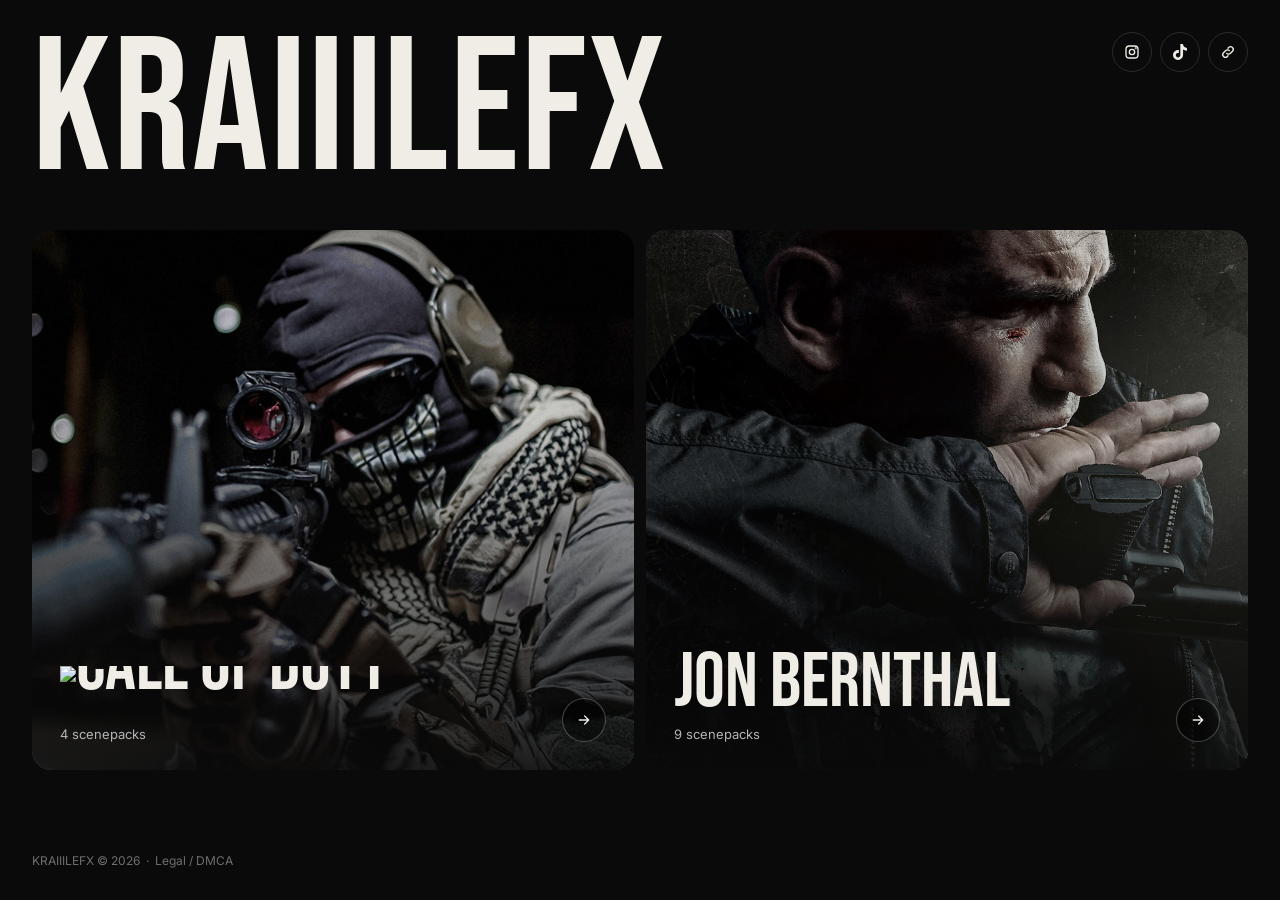
==== index.html @ 1fe36363 "Update index.html" ====
<!DOCTYPE html>
<html lang="en">
<head>
<meta charset="utf-8">
<meta name="viewport" content="width=device-width, initial-scale=1, viewport-fit=cover">
<title>KRAIIILEFX Scenepacks</title>
<meta name="description" content="Game, series and film scenepacks by KRAIIILEFX.">
<meta name="theme-color" content="#0a0a0a">
<link rel="icon" type="image/svg+xml" href="data:image/svg+xml,%3Csvg xmlns='http://www.w3.org/2000/svg' viewBox='0 0 64 64'%3E%3Crect width='64' height='64' rx='12' fill='%230a0a0a'/%3E%3Cpath d='M22 14V50M22 33L44 14M22 33L44 50' stroke='%23f0ede6' stroke-width='8' stroke-linecap='square' fill='none'/%3E%3C/svg%3E">
<link rel="preconnect" href="https://fonts.googleapis.com">
<link rel="preconnect" href="https://fonts.gstatic.com" crossorigin>
<link href="https://fonts.googleapis.com/css2?family=Bebas+Neue&family=Inter:wght@400;500&display=swap" rel="stylesheet">
<script data-goatcounter="https://kraiiilefx.goatcounter.com/count" async src="//gc.zgo.at/count.js"></script>
<style>
  :root {
    --bg: #0a0a0a;
    --text: #f0ede6;
    --muted: #b5b5b5;
    --gap: 12px;
    --pad: clamp(16px, 3vw, 32px);
    --ease: cubic-bezier(.2, .8, .2, 1);
  }
  * { box-sizing: border-box; margin: 0; padding: 0; }
  html { -webkit-text-size-adjust: 100%; }
  body {
    background: var(--bg);
    color: var(--text);
    font-family: "Inter", system-ui, sans-serif;
    min-height: 100vh;
    min-height: 100dvh;
    padding: var(--pad);
    padding-bottom: calc(var(--pad) + env(safe-area-inset-bottom));
    overflow-x: hidden;
    display: flex;
    flex-direction: column;
  }

  /* ---------- Header ---------- */
  header {
    display: flex;
    justify-content: space-between;
    align-items: flex-start;
    gap: 16px;
    flex-wrap: wrap;
    margin-bottom: clamp(20px, 3vw, 36px);
  }
  h1 {
    font-family: "Bebas Neue", Impact, sans-serif;
    font-weight: 400;
    line-height: .85;
    letter-spacing: .01em;
    font-size: clamp(56px, 15vw, 190px);
    display: flex;
    flex-wrap: wrap;
  }
  h1 span {
    display: inline-block;
    opacity: 0;
    transform: translateY(40%) rotate(4deg);
    animation: letterIn .8s var(--ease) forwards;
    animation-delay: calc(var(--i) * 60ms);
  }
  @keyframes letterIn { to { opacity: 1; transform: none; } }

  .socials { display: flex; gap: 8px; }
  .socials a {
    width: 40px; height: 40px;
    border: 1px solid #2a2a2a;
    border-radius: 50%;
    display: grid; place-items: center;
    color: var(--text);
    text-decoration: none;
    opacity: 0;
    transform: scale(.6);
    animation: pop .5s var(--ease) forwards;
    animation-delay: calc(.6s + var(--i) * 90ms);
    transition: background .25s, transform .25s var(--ease), border-color .25s;
  }
  .socials a:hover { background: #1f1f1f; border-color: #555; transform: translateY(-3px) scale(1.08); }
  .socials svg { width: 16px; height: 16px; fill: none; stroke: currentColor; stroke-width: 2; stroke-linecap: round; stroke-linejoin: round; }
  .socials svg.fill { fill: currentColor; stroke: none; }
  @keyframes pop { to { opacity: 1; transform: scale(1); } }

  /* ---------- Kartlar ---------- */
  .grid {
    display: grid;
    grid-template-columns: repeat(2, 1fr);
    gap: var(--gap);
  }
  .card {
    position: relative;
    isolation: isolate;
    display: flex;
    align-items: flex-end;
    justify-content: space-between;
    min-height: clamp(220px, 48vw, 540px);
    padding: clamp(16px, 2.5vw, 28px);
    border-radius: 20px;
    background: #111;
    color: var(--text);
    text-decoration: none;
    overflow: hidden;
    cursor: pointer;
    opacity: 0;
    transform: translateY(40px);
    animation: cardIn .9s var(--ease) forwards;
    animation-delay: calc(.5s + var(--i) * 150ms);
    transition: transform .4s var(--ease), box-shadow .4s;
    -webkit-tap-highlight-color: transparent;
  }
  @keyframes cardIn { to { opacity: 1; transform: none; } }

  /* Fotoğraf arka plan */
  .card .bg {
    position: absolute;
    inset: 0;
    width: 100%;
    height: 100%;
    object-fit: cover;
    object-position: center;   /* yüz kesiliyorsa: "center top" ya da "60% 30%" yap */
    z-index: -3;
    filter: brightness(.8);
    transform: scale(1.02);
    transition: transform 1.2s var(--ease), filter .4s;
    pointer-events: none;
  }
  .card .shade {
    position: absolute;
    inset: 0;
    z-index: -2;
    background: linear-gradient(180deg, rgba(10,10,10,0) 35%, rgba(10,10,10,.88) 100%);
    pointer-events: none;
  }
  .card:hover .bg { transform: scale(1.07); filter: brightness(.95); }

  /* Fareyi takip eden ışık */
  .card::before {
    content: "";
    position: absolute;
    inset: 0;
    z-index: -1;
    background: radial-gradient(500px circle at var(--mx, 50%) var(--my, 30%), rgba(240,237,230,.12), transparent 60%);
    opacity: 0;
    transition: opacity .4s;
    pointer-events: none;
  }
  /* Geçen parlama */
  .card::after {
    content: "";
    position: absolute;
    top: 0; bottom: 0;
    left: -60%;
    width: 40%;
    z-index: -1;
    background: linear-gradient(100deg, transparent, rgba(255,255,255,.08), transparent);
    transform: skewX(-15deg);
    transition: left .8s var(--ease);
    pointer-events: none;
  }
  .card:hover { transform: translateY(-6px); box-shadow: 0 20px 50px rgba(0,0,0,.6); }
  .card:hover::before { opacity: 1; }
  .card:hover::after { left: 120%; }

  .card h2 {
    font-family: "Bebas Neue", Impact, sans-serif;
    font-weight: 400;
    font-size: clamp(36px, 6vw, 80px);
    line-height: .95;
    transition: transform .4s var(--ease), letter-spacing .4s var(--ease);
  }
  .card:hover h2 { transform: translateX(8px); letter-spacing: .02em; }
  .card h2.logo-title { line-height: 0; }
  .card h2.logo-title img {
    display: block;
    height: clamp(26px, 4.2vw, 56px);
    width: auto;
    max-width: 100%;
  }
  .card p { color: var(--muted); font-size: 13px; margin-top: 6px; transition: transform .4s var(--ease); }
  .card:hover p { transform: translateX(8px); }

  .arrow {
    flex: none;
    width: 44px; height: 44px;
    border: 1px solid rgba(255,255,255,.25);
    border-radius: 50%;
    display: grid; place-items: center;
    background: rgba(0,0,0,.45);
    overflow: hidden;
    transition: background .3s, color .3s, border-color .3s, transform .4s var(--ease);
  }
  .arrow svg { width: 16px; height: 16px; fill: none; stroke: currentColor; stroke-width: 2; stroke-linecap: round; stroke-linejoin: round; }
  .card:hover .arrow { background: var(--text); color: #0a0a0a; border-color: var(--text); transform: scale(1.1) rotate(-45deg); }

  /* ---------- Alt satır ---------- */
  footer { margin-top: auto; padding-top: 28px; font-size: 12px; color: #6f6f6f; }
  footer a { color: inherit; text-decoration: none; transition: color .25s; }
  footer a:hover { color: #fff; }

  /* ---------- Mobil ---------- */
  @media (max-width: 640px) {
    .grid { grid-template-columns: 1fr; }
    .card { min-height: 240px; border-radius: 16px; }
  }
  @media (hover: none) {
    .card:hover { transform: none; box-shadow: none; }
    .card:hover .bg { transform: scale(1.02); filter: brightness(.8); }
    .card:active { transform: scale(.98); }
    .card:active .arrow { background: var(--text); color: #0a0a0a; }
  }

  @media (prefers-reduced-motion: reduce) {
    *, *::before, *::after { animation: none !important; transition: none !important; }
    h1 span, .socials a, .card { opacity: 1; transform: none; }
  }
</style>
</head>
<body>

<header>
  <h1 aria-label="KRAIIILEFX">
    <span style="--i:0">K</span><span style="--i:1">R</span><span style="--i:2">A</span><span style="--i:3">I</span><span style="--i:4">I</span><span style="--i:5">I</span><span style="--i:6">L</span><span style="--i:7">E</span><span style="--i:8">F</span><span style="--i:9">X</span>
  </h1>
  <nav class="socials" aria-label="Socials">
    <a href="https://www.instagram.com/kraiiilefx/" target="_blank" rel="noopener noreferrer" aria-label="Instagram" style="--i:0">
      <svg viewBox="0 0 24 24"><rect x="3" y="3" width="18" height="18" rx="5"/><circle cx="12" cy="12" r="4"/><circle cx="17.5" cy="6.5" r=".5"/></svg>
    </a>
    <a href="https://www.tiktok.com/@kraiiilefx?lang=tr-TR" target="_blank" rel="noopener noreferrer" aria-label="TikTok" style="--i:1">
      <svg class="fill" viewBox="0 0 24 24"><path d="M12.525.02c1.31-.02 2.61-.01 3.91-.02.08 1.53.63 3.09 1.75 4.17 1.12 1.11 2.7 1.62 4.24 1.79v4.03c-1.44-.05-2.89-.35-4.2-.97-.57-.26-1.1-.59-1.62-.93-.01 2.92.01 5.84-.02 8.75-.08 1.4-.54 2.79-1.35 3.94-1.31 1.92-3.58 3.17-5.91 3.21-1.43.08-2.86-.31-4.08-1.03-2.02-1.19-3.44-3.37-3.65-5.71-.02-.5-.03-1-.01-1.49.18-1.9 1.12-3.72 2.58-4.96 1.66-1.44 3.98-2.13 6.15-1.72.02 1.48-.04 2.96-.04 4.44-.99-.32-2.15-.23-3.02.37-.63.41-1.11 1.04-1.36 1.75-.21.51-.15 1.07-.14 1.61.24 1.64 1.82 3.02 3.5 2.87 1.12-.01 2.19-.66 2.77-1.61.19-.33.4-.67.41-1.06.1-1.79.06-3.57.07-5.36.01-4.03-.01-8.05.02-12.07z"/></svg>
    </a>
    <a href="https://guns.lol/kraiiilefx" target="_blank" rel="noopener noreferrer" aria-label="guns.lol" style="--i:2">
      <svg viewBox="0 0 24 24"><path d="M10 14a4 4 0 0 0 5.7 0l3-3a4 4 0 0 0-5.7-5.7l-1 1"/><path d="M14 10a4 4 0 0 0-5.7 0l-3 3a4 4 0 0 0 5.7 5.7l1-1"/></svg>
    </a>
  </nav>
</header>

<main class="grid">
  <a class="card" href="scenepacks.html#/Call%20of%20Duty" data-folder="Call of Duty" style="--i:0">
    <img class="bg" src="assets/covers/call-of-duty.jpg" alt="" decoding="async">
    <span class="shade"></span>
    <div>
      <h2 class="logo-title"><img src="assets/call-of-duty-logo.png" alt="Call of Duty"></h2>
      <p class="count">3 scenepacks</p>
    </div>
    <span class="arrow"><svg viewBox="0 0 24 24"><path d="M5 12h14M13 6l6 6-6 6"/></svg></span>
  </a>

  <a class="card" href="scenepacks.html#/Jon%20Bernthal" data-folder="Jon Bernthal" style="--i:1">
    <img class="bg" src="assets/covers/jon-bernthal.jpg" alt="" decoding="async">
    <span class="shade"></span>
    <div>
      <h2>Jon Bernthal</h2>
      <p class="count">9 scenepacks</p>
    </div>
    <span class="arrow"><svg viewBox="0 0 24 24"><path d="M5 12h14M13 6l6 6-6 6"/></svg></span>
  </a>
</main>

<footer>
  KRAIIILEFX &copy; <span id="year">2026</span> &nbsp;&middot;&nbsp; <a href="legal.html">Legal / DMCA</a>
</footer>

<script>
  // Fareyi takip eden ışık
  document.querySelectorAll('.card').forEach(function (card) {
    card.addEventListener('pointermove', function (e) {
      var r = card.getBoundingClientRect();
      card.style.setProperty('--mx', (e.clientX - r.left) + 'px');
      card.style.setProperty('--my', (e.clientY - r.top) + 'px');
    });
  });

  // Yıl
  document.getElementById('year').textContent = new Date().getFullYear();

  // Scenepack sayılarını data/scenepacks.json'dan otomatik güncelle
  fetch('data/scenepacks.json?v=' + Date.now())
    .then(function (r) { return r.json(); })
    .then(function (data) {
      document.querySelectorAll('[data-folder]').forEach(function (card) {
        var n = data.filter(function (p) { return p.folder === card.dataset.folder; }).length;
        if (n) card.querySelector('.count').textContent = n + ' scenepack' + (n === 1 ? '' : 's');
      });
    })
    .catch(function () {});
</script>

</body>
</html>
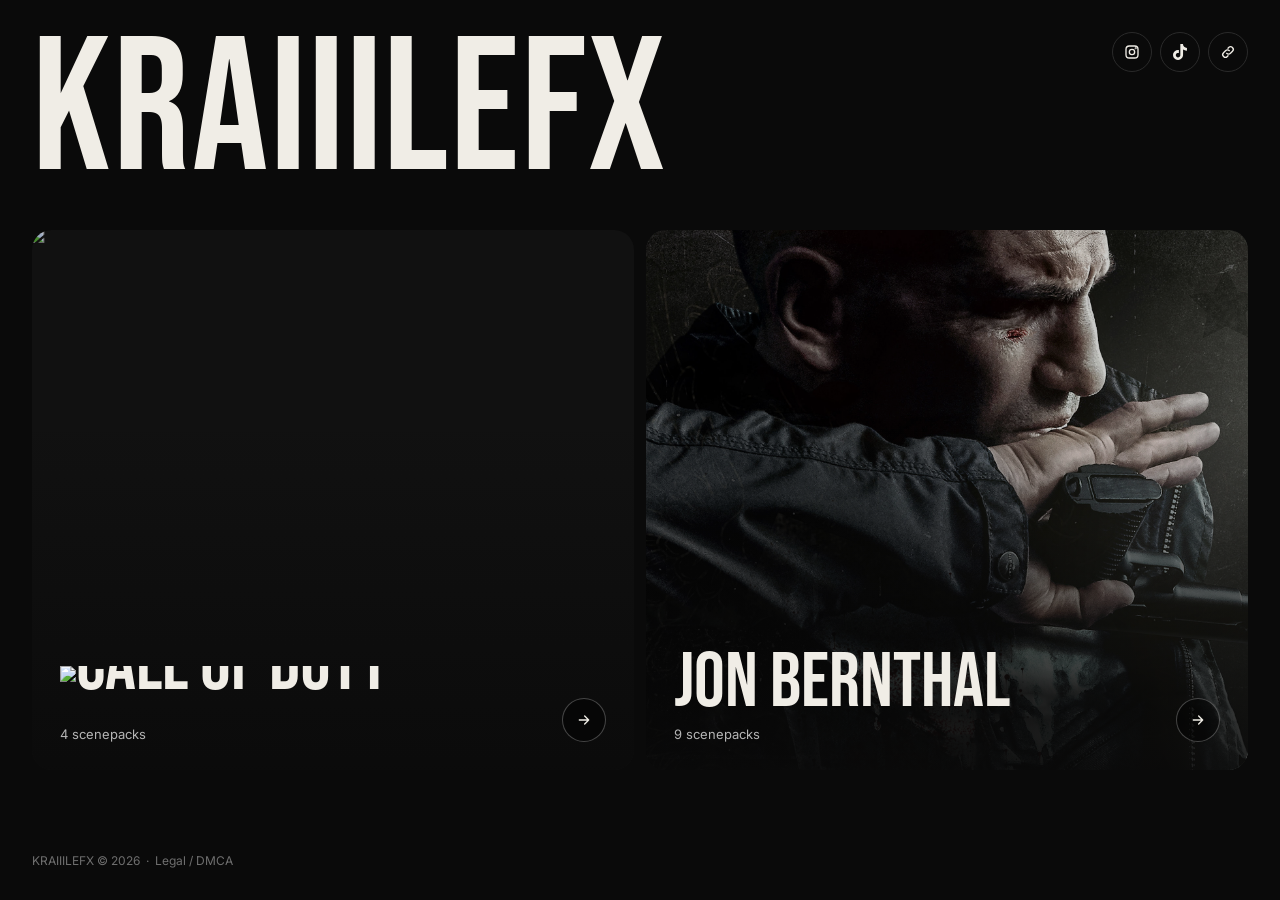
==== commit 8eac2cec: "Update index.html" ====
--- a/index.html
+++ b/index.html
@@ -236,7 +236,7 @@
 
 <main class="grid">
   <a class="card" href="scenepacks.html#/Call%20of%20Duty" data-folder="Call of Duty" style="--i:0">
-    <img class="bg" src="assets/covers/call-of-duty.jpg" alt="" decoding="async">
+    <img class="bg" src="assets/covers/call-of-duty.png" alt="" decoding="async">
     <span class="shade"></span>
     <div>
       <h2 class="logo-title"><img src="assets/call-of-duty-logo.png" alt="Call of Duty"></h2>
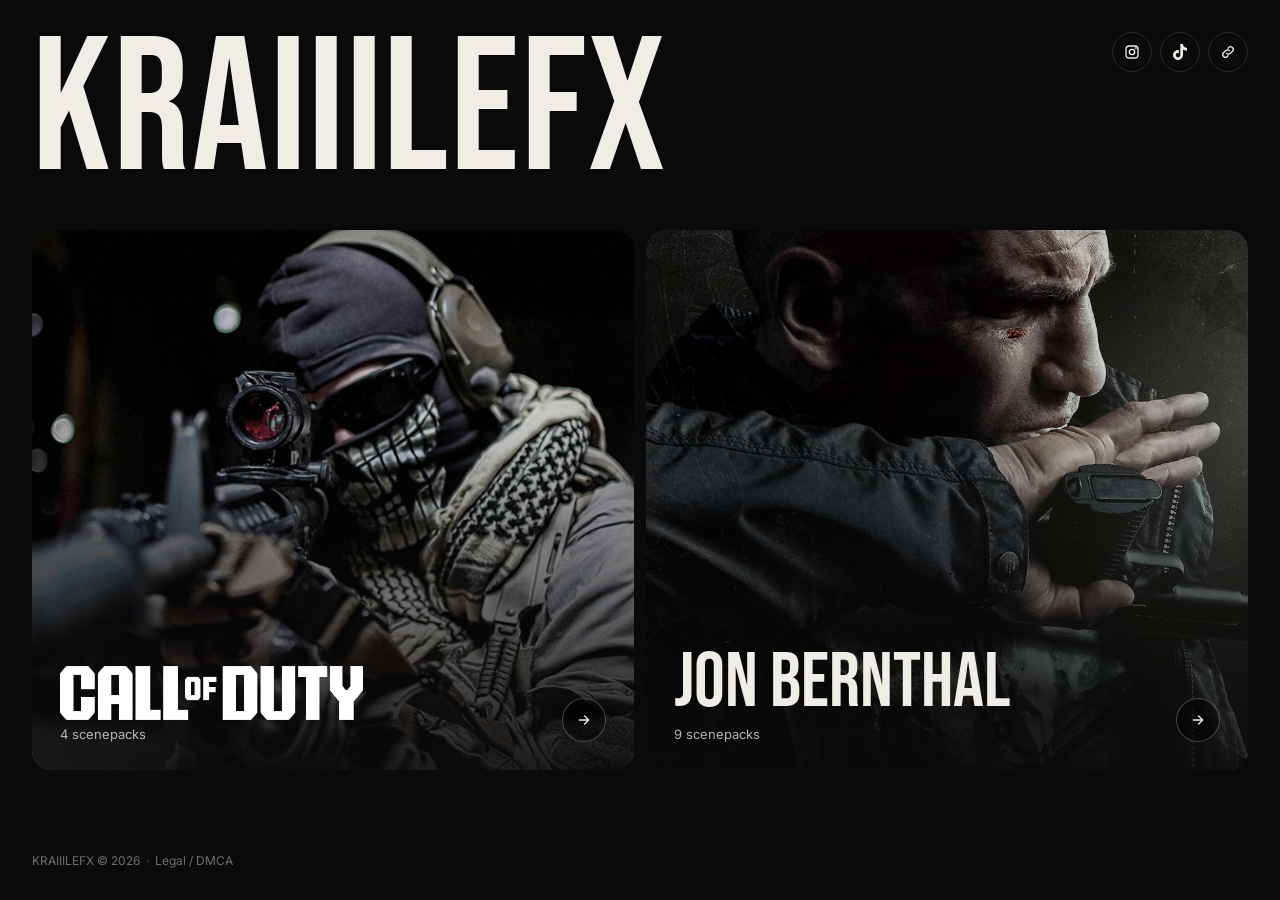
==== commit a11c1edd: "Update index.html" ====
--- a/index.html
+++ b/index.html
@@ -236,10 +236,10 @@
 
 <main class="grid">
   <a class="card" href="scenepacks.html#/Call%20of%20Duty" data-folder="Call of Duty" style="--i:0">
-    <img class="bg" src="assets/covers/call-of-duty.png" alt="" decoding="async">
+    <img class="bg" src="assets/covers/call-of-duty.jpg" alt="" decoding="async">
     <span class="shade"></span>
     <div>
-      <h2 class="logo-title"><img src="assets/call-of-duty-logo.png" alt="Call of Duty"></h2>
+      <h2 class="logo-title"><img src="assets/call-of-duty.png" alt="Call of Duty"></h2>
       <p class="count">3 scenepacks</p>
     </div>
     <span class="arrow"><svg viewBox="0 0 24 24"><path d="M5 12h14M13 6l6 6-6 6"/></svg></span>
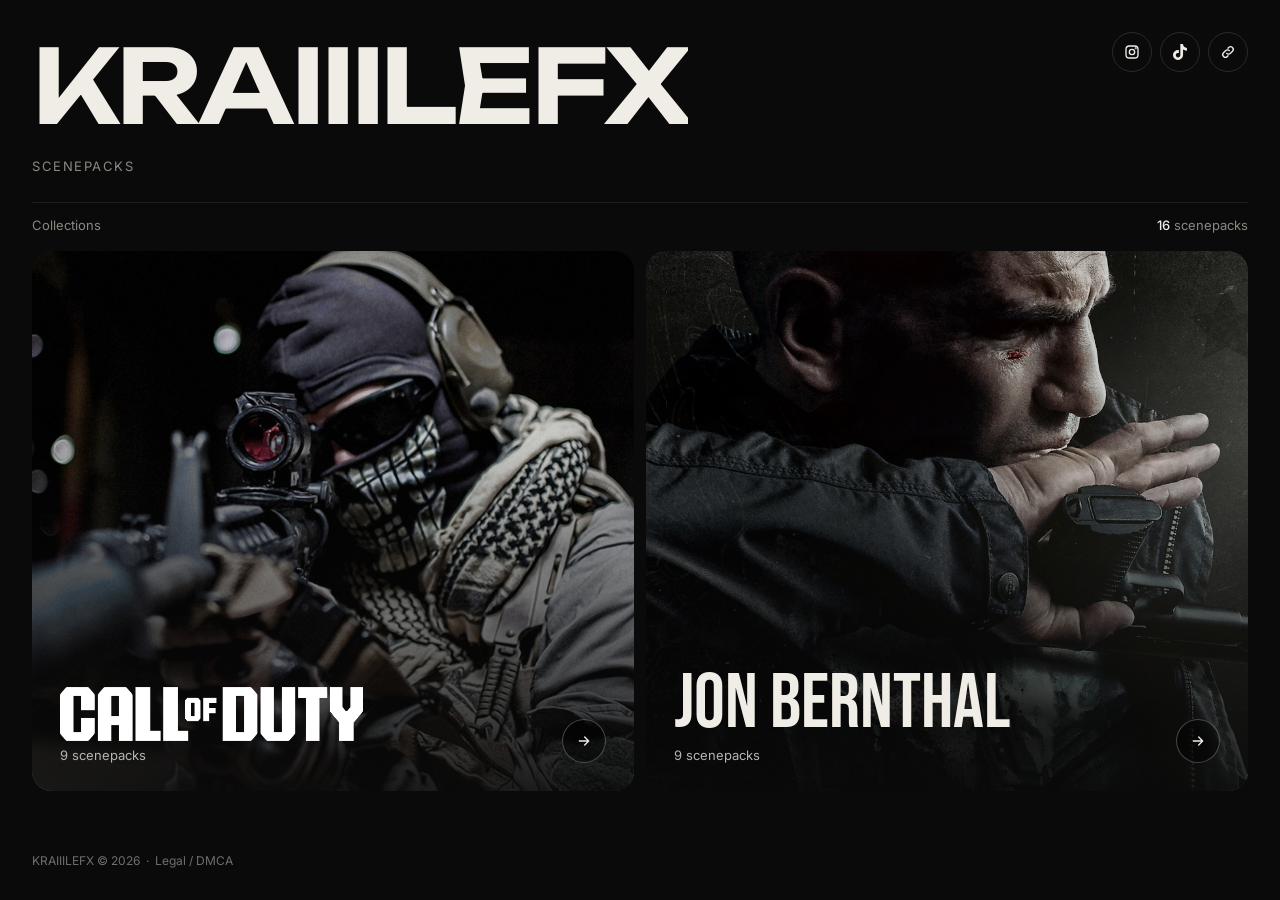
==== commit 1936c55e: "Update index.html" ====
--- a/index.html
+++ b/index.html
@@ -9,7 +9,7 @@
 <link rel="icon" type="image/svg+xml" href="data:image/svg+xml,%3Csvg xmlns='http://www.w3.org/2000/svg' viewBox='0 0 64 64'%3E%3Crect width='64' height='64' rx='12' fill='%230a0a0a'/%3E%3Cpath d='M22 14V50M22 33L44 14M22 33L44 50' stroke='%23f0ede6' stroke-width='8' stroke-linecap='square' fill='none'/%3E%3C/svg%3E">
 <link rel="preconnect" href="https://fonts.googleapis.com">
 <link rel="preconnect" href="https://fonts.gstatic.com" crossorigin>
-<link href="https://fonts.googleapis.com/css2?family=Bebas+Neue&family=Inter:wght@400;500&display=swap" rel="stylesheet">
+<link href="https://fonts.googleapis.com/css2?family=Bebas+Neue&family=Unbounded:wght@600&family=Inter:wght@400;500&display=swap" rel="stylesheet">
 <script data-goatcounter="https://kraiiilefx.goatcounter.com/count" async src="//gc.zgo.at/count.js"></script>
 <style>
   :root {
@@ -42,25 +42,38 @@
     align-items: flex-start;
     gap: 16px;
     flex-wrap: wrap;
-    margin-bottom: clamp(20px, 3vw, 36px);
-  }
+    margin-bottom: clamp(16px, 2.5vw, 28px);
+  }
+  .brand { min-width: 0; }
   h1 {
-    font-family: "Bebas Neue", Impact, sans-serif;
-    font-weight: 400;
-    line-height: .85;
-    letter-spacing: .01em;
-    font-size: clamp(56px, 15vw, 190px);
+    font-family: "Unbounded", "Bebas Neue", sans-serif;
+    font-weight: 600;
+    line-height: 1.05;
+    letter-spacing: -.04em;
+    font-size: clamp(30px, 8vw, 118px);
     display: flex;
     flex-wrap: wrap;
+    overflow: hidden;           /* harfler maskenin ardından yukarı kayar */
+    padding-bottom: .06em;
   }
   h1 span {
     display: inline-block;
-    opacity: 0;
-    transform: translateY(40%) rotate(4deg);
-    animation: letterIn .8s var(--ease) forwards;
-    animation-delay: calc(var(--i) * 60ms);
-  }
-  @keyframes letterIn { to { opacity: 1; transform: none; } }
+    animation: letterIn 1s var(--ease) backwards, wave 6s ease-in-out infinite;
+    animation-delay: calc(var(--i) * 60ms + 100ms), calc(var(--i) * 120ms + 2400ms);
+  }
+  @keyframes letterIn { from { transform: translateY(110%); } }
+  @keyframes wave { 0%, 50%, 100% { opacity: 1; } 25% { opacity: .28; } }
+
+  .tag {
+    margin-top: 12px;
+    color: #8b8882;
+    font-size: 13px;
+    letter-spacing: .12em;
+    text-transform: uppercase;
+    animation: fade .9s var(--ease) backwards;
+    animation-delay: .9s;
+  }
+  @keyframes fade { from { opacity: 0; transform: translateY(10px); } }
 
   .socials { display: flex; gap: 8px; }
   .socials a {
@@ -81,6 +94,18 @@
   .socials svg.fill { fill: currentColor; stroke: none; }
   @keyframes pop { to { opacity: 1; transform: scale(1); } }
 
+  .meta {
+    display: flex;
+    justify-content: space-between;
+    border-top: 1px solid #1e1e1e;
+    padding: 14px 0 18px;
+    color: #8b8882;
+    font-size: 13px;
+    animation: fade .9s var(--ease) backwards;
+    animation-delay: 1s;
+  }
+  .meta b { font-weight: 500; color: var(--text); }
+
   /* ---------- Kartlar ---------- */
   .grid {
     display: grid;
@@ -101,14 +126,12 @@
     text-decoration: none;
     overflow: hidden;
     cursor: pointer;
-    opacity: 0;
-    transform: translateY(40px);
-    animation: cardIn .9s var(--ease) forwards;
-    animation-delay: calc(.5s + var(--i) * 150ms);
+    animation: cardIn 1s var(--ease) backwards;
+    animation-delay: calc(1s + var(--i) * 180ms);
     transition: transform .4s var(--ease), box-shadow .4s;
     -webkit-tap-highlight-color: transparent;
   }
-  @keyframes cardIn { to { opacity: 1; transform: none; } }
+  @keyframes cardIn { from { opacity: 0; transform: translateY(48px) scale(.97); } }
 
   /* Fotoğraf arka plan */
   .card .bg {
@@ -179,21 +202,36 @@
   .card p { color: var(--muted); font-size: 13px; margin-top: 6px; transition: transform .4s var(--ease); }
   .card:hover p { transform: translateX(8px); }
 
+  /* ---------- Animasyonlu ok ---------- */
   .arrow {
+    position: relative;
     flex: none;
     width: 44px; height: 44px;
     border: 1px solid rgba(255,255,255,.25);
     border-radius: 50%;
-    display: grid; place-items: center;
     background: rgba(0,0,0,.45);
     overflow: hidden;
     transition: background .3s, color .3s, border-color .3s, transform .4s var(--ease);
   }
-  .arrow svg { width: 16px; height: 16px; fill: none; stroke: currentColor; stroke-width: 2; stroke-linecap: round; stroke-linejoin: round; }
-  .card:hover .arrow { background: var(--text); color: #0a0a0a; border-color: var(--text); transform: scale(1.1) rotate(-45deg); }
+  .arrow svg {
+    position: absolute; top: 50%; left: 50%;
+    width: 16px; height: 16px; margin: -8px 0 0 -8px;
+    fill: none; stroke: currentColor; stroke-width: 2; stroke-linecap: round; stroke-linejoin: round;
+  }
+  .arrow .a1 { animation: nudge 1.8s ease-in-out infinite; }   /* normalde hafifçe nefes alır */
+  .arrow .a2 { transform: translateX(-32px); }
+  @keyframes nudge { 0%, 100% { transform: none; } 50% { transform: translateX(3px); } }
+  @keyframes outR  { from { transform: none; } to { transform: translateX(32px); } }
+  @keyframes inR   { from { transform: translateX(-32px); } to { transform: none; } }
+  .card:hover .arrow { transform: scale(1.1); }
+  .card:hover .arrow .a1 { animation: outR 1s cubic-bezier(.65,0,.35,1) infinite; }
+  .card:hover .arrow .a2 { animation: inR 1s cubic-bezier(.65,0,.35,1) infinite; }
+  /* Call of Duty: sarı — Jon Bernthal: beyaz */
+  .card.cod:hover .arrow { background: #ffd400; border-color: #ffd400; color: #0a0a0a; }
+  .card.jon:hover .arrow { background: #fff; border-color: #fff; color: #0a0a0a; }
 
   /* ---------- Alt satır ---------- */
-  footer { margin-top: auto; padding-top: 28px; font-size: 12px; color: #6f6f6f; }
+  footer { margin-top: auto; padding-top: 28px; font-size: 12px; color: #6f6f6f; animation: fade 1s var(--ease) backwards; animation-delay: 1.6s; }
   footer a { color: inherit; text-decoration: none; transition: color .25s; }
   footer a:hover { color: #fff; }
 
@@ -206,21 +244,25 @@
     .card:hover { transform: none; box-shadow: none; }
     .card:hover .bg { transform: scale(1.02); filter: brightness(.8); }
     .card:active { transform: scale(.98); }
-    .card:active .arrow { background: var(--text); color: #0a0a0a; }
+    .card.cod:active .arrow { background: #ffd400; border-color: #ffd400; color: #0a0a0a; }
+    .card.jon:active .arrow { background: #fff; border-color: #fff; color: #0a0a0a; }
   }
 
   @media (prefers-reduced-motion: reduce) {
     *, *::before, *::after { animation: none !important; transition: none !important; }
-    h1 span, .socials a, .card { opacity: 1; transform: none; }
+    .socials a { opacity: 1; transform: none; }
   }
 </style>
 </head>
 <body>
 
 <header>
-  <h1 aria-label="KRAIIILEFX">
-    <span style="--i:0">K</span><span style="--i:1">R</span><span style="--i:2">A</span><span style="--i:3">I</span><span style="--i:4">I</span><span style="--i:5">I</span><span style="--i:6">L</span><span style="--i:7">E</span><span style="--i:8">F</span><span style="--i:9">X</span>
-  </h1>
+  <div class="brand">
+    <h1 aria-label="KRAIIILEFX">
+      <span style="--i:0">K</span><span style="--i:1">R</span><span style="--i:2">A</span><span style="--i:3">I</span><span style="--i:4">I</span><span style="--i:5">I</span><span style="--i:6">L</span><span style="--i:7">E</span><span style="--i:8">F</span><span style="--i:9">X</span>
+    </h1>
+    <div class="tag">Scenepacks</div>
+  </div>
   <nav class="socials" aria-label="Socials">
     <a href="https://www.instagram.com/kraiiilefx/" target="_blank" rel="noopener noreferrer" aria-label="Instagram" style="--i:0">
       <svg viewBox="0 0 24 24"><rect x="3" y="3" width="18" height="18" rx="5"/><circle cx="12" cy="12" r="4"/><circle cx="17.5" cy="6.5" r=".5"/></svg>
@@ -234,25 +276,33 @@
   </nav>
 </header>
 
+<div class="meta"><span>Collections</span><span><b id="total">0</b> scenepacks</span></div>
+
 <main class="grid">
-  <a class="card" href="scenepacks.html#/Call%20of%20Duty" data-folder="Call of Duty" style="--i:0">
+  <a class="card cod" href="scenepacks.html#/Call%20of%20Duty" data-folder="Call of Duty" style="--i:0">
     <img class="bg" src="assets/covers/call-of-duty.jpg" alt="" decoding="async">
     <span class="shade"></span>
     <div>
       <h2 class="logo-title"><img src="assets/call-of-duty.png" alt="Call of Duty"></h2>
       <p class="count">3 scenepacks</p>
     </div>
-    <span class="arrow"><svg viewBox="0 0 24 24"><path d="M5 12h14M13 6l6 6-6 6"/></svg></span>
+    <span class="arrow">
+      <svg class="a1" viewBox="0 0 24 24"><path d="M5 12h14M13 6l6 6-6 6"/></svg>
+      <svg class="a2" viewBox="0 0 24 24"><path d="M5 12h14M13 6l6 6-6 6"/></svg>
+    </span>
   </a>
 
-  <a class="card" href="scenepacks.html#/Jon%20Bernthal" data-folder="Jon Bernthal" style="--i:1">
+  <a class="card jon" href="scenepacks.html#/Jon%20Bernthal" data-folder="Jon Bernthal" style="--i:1">
     <img class="bg" src="assets/covers/jon-bernthal.jpg" alt="" decoding="async">
     <span class="shade"></span>
     <div>
       <h2>Jon Bernthal</h2>
       <p class="count">9 scenepacks</p>
     </div>
-    <span class="arrow"><svg viewBox="0 0 24 24"><path d="M5 12h14M13 6l6 6-6 6"/></svg></span>
+    <span class="arrow">
+      <svg class="a1" viewBox="0 0 24 24"><path d="M5 12h14M13 6l6 6-6 6"/></svg>
+      <svg class="a2" viewBox="0 0 24 24"><path d="M5 12h14M13 6l6 6-6 6"/></svg>
+    </span>
   </a>
 </main>
 
@@ -273,6 +323,20 @@
   // Yıl
   document.getElementById('year').textContent = new Date().getFullYear();
 
+  // Toplam sayacı (0'dan sayar)
+  var total = 12;
+  function countUp() {
+    var el = document.getElementById('total');
+    if (matchMedia('(prefers-reduced-motion: reduce)').matches) { el.textContent = total; return; }
+    var st = null;
+    requestAnimationFrame(function f(ts) {
+      st = st || ts;
+      var p = Math.min((ts - st) / 1400, 1);
+      el.textContent = Math.round(total * (1 - Math.pow(1 - p, 3)));
+      if (p < 1) requestAnimationFrame(f);
+    });
+  }
+
   // Scenepack sayılarını data/scenepacks.json'dan otomatik güncelle
   fetch('data/scenepacks.json?v=' + Date.now())
     .then(function (r) { return r.json(); })
@@ -281,8 +345,10 @@
         var n = data.filter(function (p) { return p.folder === card.dataset.folder; }).length;
         if (n) card.querySelector('.count').textContent = n + ' scenepack' + (n === 1 ? '' : 's');
       });
+      if (data.length) total = data.length;
     })
-    .catch(function () {});
+    .catch(function () {})
+    .then(function () { setTimeout(countUp, 1000); });
 </script>
 
 </body>
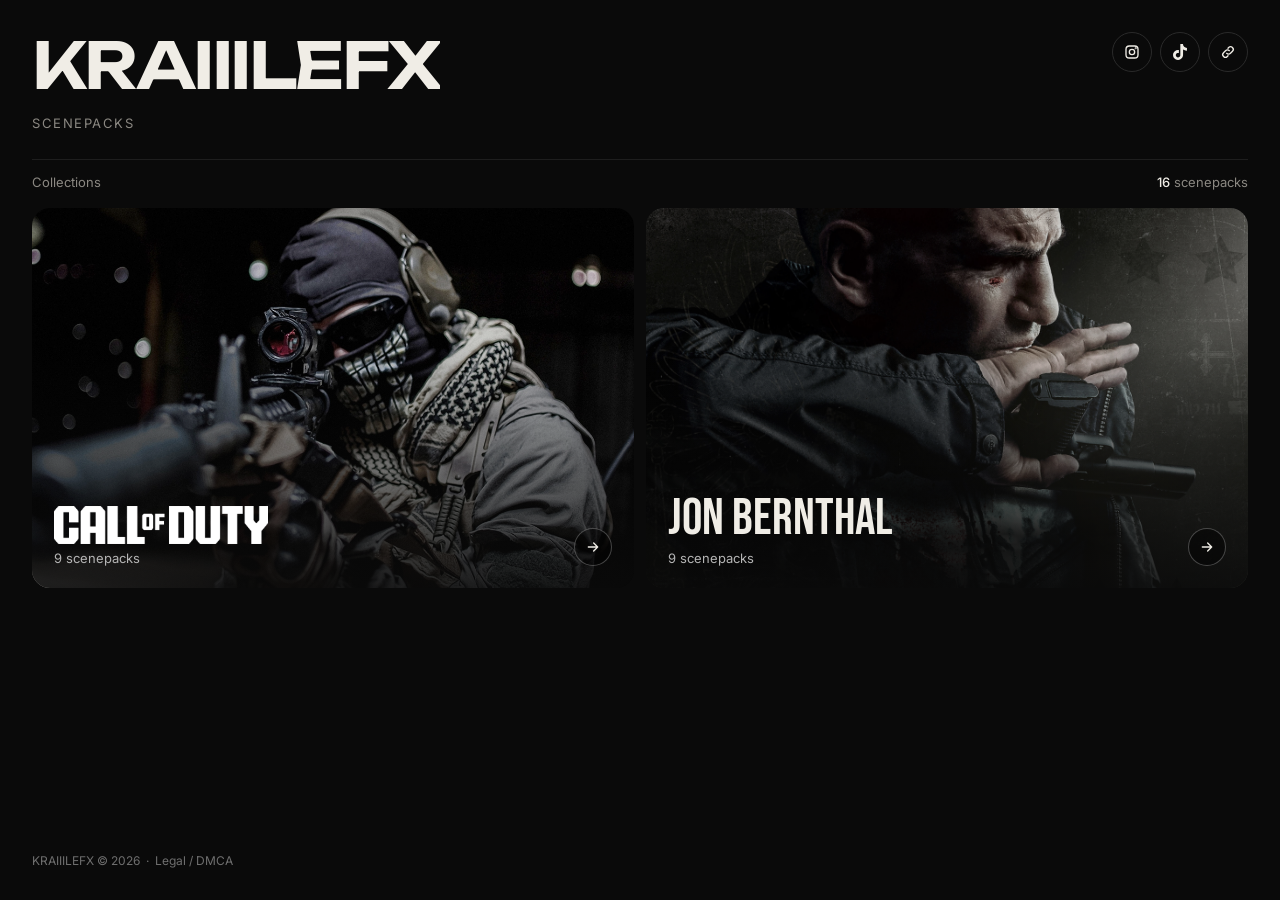
==== commit 24365a2f: "Update index.html" ====
--- a/index.html
+++ b/index.html
@@ -50,7 +50,7 @@
     font-weight: 600;
     line-height: 1.05;
     letter-spacing: -.04em;
-    font-size: clamp(30px, 8vw, 118px);
+    font-size: clamp(24px, 5vw, 72px);
     display: flex;
     flex-wrap: wrap;
     overflow: hidden;           /* harfler maskenin ardından yukarı kayar */
@@ -118,9 +118,9 @@
     display: flex;
     align-items: flex-end;
     justify-content: space-between;
-    min-height: clamp(220px, 48vw, 540px);
-    padding: clamp(16px, 2.5vw, 28px);
-    border-radius: 20px;
+    min-height: clamp(200px, 30vw, 380px);
+    padding: clamp(14px, 2vw, 22px);
+    border-radius: 18px;
     background: #111;
     color: var(--text);
     text-decoration: none;
@@ -187,7 +187,7 @@
   .card h2 {
     font-family: "Bebas Neue", Impact, sans-serif;
     font-weight: 400;
-    font-size: clamp(36px, 6vw, 80px);
+    font-size: clamp(28px, 4vw, 52px);
     line-height: .95;
     transition: transform .4s var(--ease), letter-spacing .4s var(--ease);
   }
@@ -195,7 +195,7 @@
   .card h2.logo-title { line-height: 0; }
   .card h2.logo-title img {
     display: block;
-    height: clamp(26px, 4.2vw, 56px);
+    height: clamp(20px, 3vw, 38px);
     width: auto;
     max-width: 100%;
   }
@@ -206,7 +206,7 @@
   .arrow {
     position: relative;
     flex: none;
-    width: 44px; height: 44px;
+    width: 38px; height: 38px;
     border: 1px solid rgba(255,255,255,.25);
     border-radius: 50%;
     background: rgba(0,0,0,.45);
@@ -238,7 +238,7 @@
   /* ---------- Mobil ---------- */
   @media (max-width: 640px) {
     .grid { grid-template-columns: 1fr; }
-    .card { min-height: 240px; border-radius: 16px; }
+    .card { min-height: 200px; border-radius: 16px; }
   }
   @media (hover: none) {
     .card:hover { transform: none; box-shadow: none; }
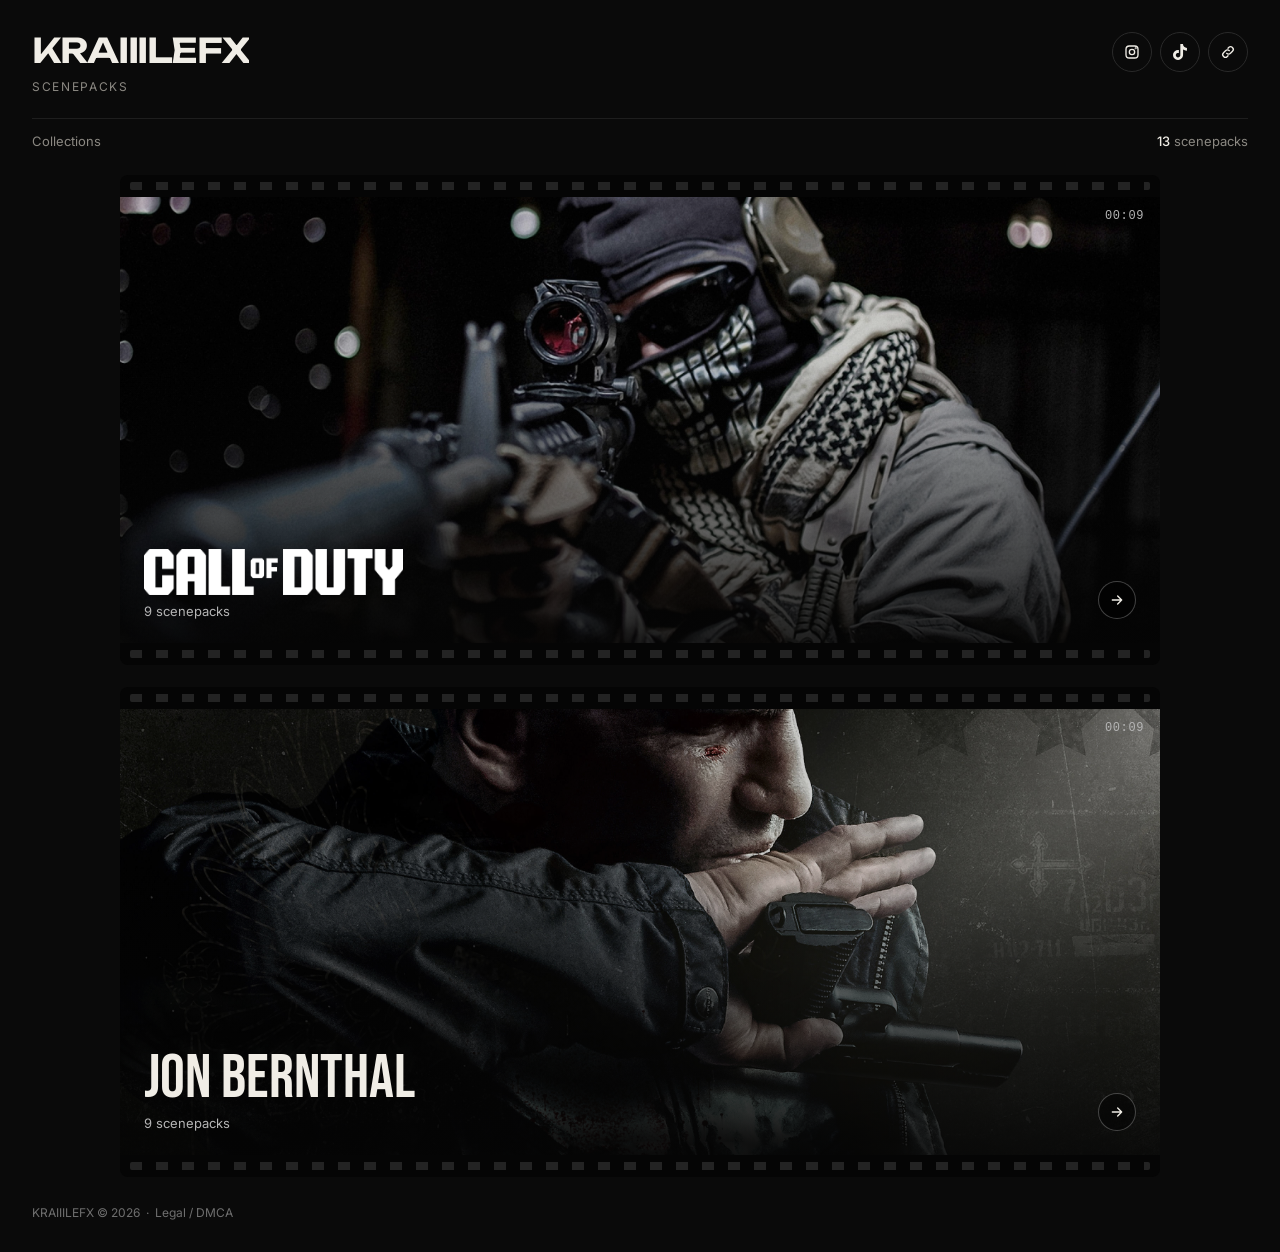
==== commit f8badd5b: "Update index.html" ====
--- a/index.html
+++ b/index.html
@@ -16,7 +16,8 @@
     --bg: #0a0a0a;
     --text: #f0ede6;
     --muted: #b5b5b5;
-    --gap: 12px;
+    --dim: #8b8882;
+    --line: #1e1e1e;
     --pad: clamp(16px, 3vw, 32px);
     --ease: cubic-bezier(.2, .8, .2, 1);
   }
@@ -34,6 +35,7 @@
     display: flex;
     flex-direction: column;
   }
+  a { color: inherit; text-decoration: none; }
 
   /* ---------- Header ---------- */
   header {
@@ -41,19 +43,18 @@
     justify-content: space-between;
     align-items: flex-start;
     gap: 16px;
-    flex-wrap: wrap;
-    margin-bottom: clamp(16px, 2.5vw, 28px);
+    margin-bottom: clamp(14px, 2vw, 24px);
   }
   .brand { min-width: 0; }
   h1 {
     font-family: "Unbounded", "Bebas Neue", sans-serif;
     font-weight: 600;
-    line-height: 1.05;
+    line-height: 1.1;
     letter-spacing: -.04em;
-    font-size: clamp(24px, 5vw, 72px);
+    font-size: clamp(20px, 3vw, 34px);
     display: flex;
     flex-wrap: wrap;
-    overflow: hidden;           /* harfler maskenin ardından yukarı kayar */
+    overflow: hidden;
     padding-bottom: .06em;
   }
   h1 span {
@@ -63,17 +64,17 @@
   }
   @keyframes letterIn { from { transform: translateY(110%); } }
   @keyframes wave { 0%, 50%, 100% { opacity: 1; } 25% { opacity: .28; } }
+  @keyframes fade { from { opacity: 0; transform: translateY(10px); } }
 
   .tag {
-    margin-top: 12px;
-    color: #8b8882;
-    font-size: 13px;
-    letter-spacing: .12em;
+    margin-top: 8px;
+    color: var(--dim);
+    font-size: 12px;
+    letter-spacing: .14em;
     text-transform: uppercase;
     animation: fade .9s var(--ease) backwards;
     animation-delay: .9s;
   }
-  @keyframes fade { from { opacity: 0; transform: translateY(10px); } }
 
   .socials { display: flex; gap: 8px; }
   .socials a {
@@ -82,7 +83,6 @@
     border-radius: 50%;
     display: grid; place-items: center;
     color: var(--text);
-    text-decoration: none;
     opacity: 0;
     transform: scale(.6);
     animation: pop .5s var(--ease) forwards;
@@ -97,114 +97,121 @@
   .meta {
     display: flex;
     justify-content: space-between;
-    border-top: 1px solid #1e1e1e;
-    padding: 14px 0 18px;
-    color: #8b8882;
+    border-top: 1px solid var(--line);
+    padding: 14px 0 6px;
+    color: var(--dim);
     font-size: 13px;
     animation: fade .9s var(--ease) backwards;
     animation-delay: 1s;
   }
   .meta b { font-weight: 500; color: var(--text); }
 
-  /* ---------- Kartlar ---------- */
-  .grid {
+  /* ---------- Film şeridi ---------- */
+  .strip {
+    width: 100%;
+    max-width: 1040px;
+    margin: clamp(8px, 2vw, 20px) auto 0;
     display: grid;
-    grid-template-columns: repeat(2, 1fr);
-    gap: var(--gap);
-  }
-  .card {
+    gap: clamp(14px, 2.2vw, 22px);
+  }
+  .fr {
+    position: relative;
+    display: block;
+    background: #050505;
+    padding: 22px 0;
+    border-radius: 8px;
+    animation: frIn 1s var(--ease) backwards;
+    animation-delay: calc(1s + var(--i) * 180ms);
+    -webkit-tap-highlight-color: transparent;
+  }
+  @keyframes frIn { from { opacity: 0; transform: translateY(48px) scale(.97); } }
+  /* film delikleri */
+  .fr::before, .fr::after {
+    content: "";
+    position: absolute;
+    left: 10px; right: 10px;
+    height: 8px;
+    border-radius: 2px;
+    background: repeating-linear-gradient(90deg, #232323 0 12px, transparent 12px 26px);
+  }
+  .fr::before { top: 7px; }
+  .fr::after { bottom: 7px; }
+
+  .im {
     position: relative;
     isolation: isolate;
+    overflow: hidden;
+    aspect-ratio: 21 / 9;
     display: flex;
     align-items: flex-end;
     justify-content: space-between;
-    min-height: clamp(200px, 30vw, 380px);
-    padding: clamp(14px, 2vw, 22px);
-    border-radius: 18px;
+    padding: clamp(14px, 2vw, 24px);
     background: #111;
-    color: var(--text);
-    text-decoration: none;
-    overflow: hidden;
-    cursor: pointer;
-    animation: cardIn 1s var(--ease) backwards;
-    animation-delay: calc(1s + var(--i) * 180ms);
-    transition: transform .4s var(--ease), box-shadow .4s;
-    -webkit-tap-highlight-color: transparent;
-  }
-  @keyframes cardIn { from { opacity: 0; transform: translateY(48px) scale(.97); } }
-
-  /* Fotoğraf arka plan */
-  .card .bg {
+  }
+  /* fotoğraf */
+  .im .bg {
     position: absolute;
     inset: 0;
     width: 100%;
     height: 100%;
     object-fit: cover;
     object-position: center;   /* yüz kesiliyorsa: "center top" ya da "60% 30%" yap */
-    z-index: -3;
+    z-index: -2;
     filter: brightness(.8);
     transform: scale(1.02);
     transition: transform 1.2s var(--ease), filter .4s;
     pointer-events: none;
   }
-  .card .shade {
-    position: absolute;
-    inset: 0;
-    z-index: -2;
-    background: linear-gradient(180deg, rgba(10,10,10,0) 35%, rgba(10,10,10,.88) 100%);
-    pointer-events: none;
-  }
-  .card:hover .bg { transform: scale(1.07); filter: brightness(.95); }
-
-  /* Fareyi takip eden ışık */
-  .card::before {
-    content: "";
+  .im .shade {
     position: absolute;
     inset: 0;
     z-index: -1;
+    background: linear-gradient(180deg, rgba(5,5,5,0) 35%, rgba(5,5,5,.85) 100%);
+    pointer-events: none;
+  }
+  /* fareyi takip eden ışık */
+  .im::after {
+    content: "";
+    position: absolute;
+    inset: 0;
+    z-index: 0;
     background: radial-gradient(500px circle at var(--mx, 50%) var(--my, 30%), rgba(240,237,230,.12), transparent 60%);
     opacity: 0;
     transition: opacity .4s;
     pointer-events: none;
   }
-  /* Geçen parlama */
-  .card::after {
-    content: "";
-    position: absolute;
-    top: 0; bottom: 0;
-    left: -60%;
-    width: 40%;
-    z-index: -1;
-    background: linear-gradient(100deg, transparent, rgba(255,255,255,.08), transparent);
-    transform: skewX(-15deg);
-    transition: left .8s var(--ease);
-    pointer-events: none;
-  }
-  .card:hover { transform: translateY(-6px); box-shadow: 0 20px 50px rgba(0,0,0,.6); }
-  .card:hover::before { opacity: 1; }
-  .card:hover::after { left: 120%; }
-
-  .card h2 {
+  .fr:hover .im::after { opacity: 1; }
+  .fr:hover .bg { transform: scale(1.06); filter: brightness(1); }
+
+  .tc {
+    position: absolute;
+    top: 12px; right: 16px;
+    z-index: 1;
+    font: 12px ui-monospace, SFMono-Regular, Menlo, monospace;
+    color: var(--muted);
+    letter-spacing: .05em;
+  }
+  .cap { position: relative; z-index: 1; transition: transform .5s var(--ease); }
+  .fr:hover .cap { transform: translateX(10px); }
+  .cap h2 {
     font-family: "Bebas Neue", Impact, sans-serif;
     font-weight: 400;
-    font-size: clamp(28px, 4vw, 52px);
-    line-height: .95;
-    transition: transform .4s var(--ease), letter-spacing .4s var(--ease);
-  }
-  .card:hover h2 { transform: translateX(8px); letter-spacing: .02em; }
-  .card h2.logo-title { line-height: 0; }
-  .card h2.logo-title img {
+    font-size: clamp(32px, 5.5vw, 62px);
+    line-height: .9;
+  }
+  .cap h2.logo-title { line-height: 0; }
+  .cap h2.logo-title img {
     display: block;
-    height: clamp(20px, 3vw, 38px);
+    height: clamp(24px, 3.8vw, 46px);
     width: auto;
     max-width: 100%;
   }
-  .card p { color: var(--muted); font-size: 13px; margin-top: 6px; transition: transform .4s var(--ease); }
-  .card:hover p { transform: translateX(8px); }
+  .cap p { color: var(--muted); font-size: 13px; margin-top: 8px; }
 
   /* ---------- Animasyonlu ok ---------- */
   .arrow {
     position: relative;
+    z-index: 1;
     flex: none;
     width: 38px; height: 38px;
     border: 1px solid rgba(255,255,255,.25);
@@ -218,36 +225,35 @@
     width: 16px; height: 16px; margin: -8px 0 0 -8px;
     fill: none; stroke: currentColor; stroke-width: 2; stroke-linecap: round; stroke-linejoin: round;
   }
-  .arrow .a1 { animation: nudge 1.8s ease-in-out infinite; }   /* normalde hafifçe nefes alır */
+  .arrow .a1 { animation: nudge 1.8s ease-in-out infinite; }
   .arrow .a2 { transform: translateX(-32px); }
   @keyframes nudge { 0%, 100% { transform: none; } 50% { transform: translateX(3px); } }
   @keyframes outR  { from { transform: none; } to { transform: translateX(32px); } }
   @keyframes inR   { from { transform: translateX(-32px); } to { transform: none; } }
-  .card:hover .arrow { transform: scale(1.1); }
-  .card:hover .arrow .a1 { animation: outR 1s cubic-bezier(.65,0,.35,1) infinite; }
-  .card:hover .arrow .a2 { animation: inR 1s cubic-bezier(.65,0,.35,1) infinite; }
+  .fr:hover .arrow { transform: scale(1.1); }
+  .fr:hover .arrow .a1 { animation: outR 1s cubic-bezier(.65,0,.35,1) infinite; }
+  .fr:hover .arrow .a2 { animation: inR 1s cubic-bezier(.65,0,.35,1) infinite; }
   /* Call of Duty: sarı — Jon Bernthal: beyaz */
-  .card.cod:hover .arrow { background: #ffd400; border-color: #ffd400; color: #0a0a0a; }
-  .card.jon:hover .arrow { background: #fff; border-color: #fff; color: #0a0a0a; }
+  .fr.cod:hover .arrow { background: #ffd400; border-color: #ffd400; color: #0a0a0a; }
+  .fr.jon:hover .arrow { background: #fff; border-color: #fff; color: #0a0a0a; }
 
   /* ---------- Alt satır ---------- */
   footer { margin-top: auto; padding-top: 28px; font-size: 12px; color: #6f6f6f; animation: fade 1s var(--ease) backwards; animation-delay: 1.6s; }
-  footer a { color: inherit; text-decoration: none; transition: color .25s; }
+  footer a { transition: color .25s; }
   footer a:hover { color: #fff; }
 
   /* ---------- Mobil ---------- */
   @media (max-width: 640px) {
-    .grid { grid-template-columns: 1fr; }
-    .card { min-height: 200px; border-radius: 16px; }
+    .im { aspect-ratio: 16 / 10; }
+    .tc { display: none; }
   }
   @media (hover: none) {
-    .card:hover { transform: none; box-shadow: none; }
-    .card:hover .bg { transform: scale(1.02); filter: brightness(.8); }
-    .card:active { transform: scale(.98); }
-    .card.cod:active .arrow { background: #ffd400; border-color: #ffd400; color: #0a0a0a; }
-    .card.jon:active .arrow { background: #fff; border-color: #fff; color: #0a0a0a; }
-  }
-
+    .fr:hover .bg { transform: scale(1.02); filter: brightness(.8); }
+    .fr:hover .cap { transform: none; }
+    .fr:active { transform: scale(.985); }
+    .fr.cod:active .arrow { background: #ffd400; border-color: #ffd400; color: #0a0a0a; }
+    .fr.jon:active .arrow { background: #fff; border-color: #fff; color: #0a0a0a; }
+  }
   @media (prefers-reduced-motion: reduce) {
     *, *::before, *::after { animation: none !important; transition: none !important; }
     .socials a { opacity: 1; transform: none; }
@@ -278,31 +284,37 @@
 
 <div class="meta"><span>Collections</span><span><b id="total">0</b> scenepacks</span></div>
 
-<main class="grid">
-  <a class="card cod" href="scenepacks.html#/Call%20of%20Duty" data-folder="Call of Duty" style="--i:0">
-    <img class="bg" src="assets/covers/call-of-duty.jpg" alt="" decoding="async">
-    <span class="shade"></span>
-    <div>
-      <h2 class="logo-title"><img src="assets/call-of-duty.png" alt="Call of Duty"></h2>
-      <p class="count">3 scenepacks</p>
+<main class="strip">
+  <a class="fr card cod" href="scenepacks.html#/Call%20of%20Duty" data-folder="Call of Duty" style="--i:0">
+    <div class="im">
+      <img class="bg" src="assets/covers/call-of-duty.jpg" alt="" decoding="async">
+      <span class="shade"></span>
+      <span class="tc">00:03</span>
+      <div class="cap">
+        <h2 class="logo-title"><img src="assets/call-of-duty.png" alt="Call of Duty"></h2>
+        <p class="count">3 scenepacks</p>
+      </div>
+      <span class="arrow">
+        <svg class="a1" viewBox="0 0 24 24"><path d="M5 12h14M13 6l6 6-6 6"/></svg>
+        <svg class="a2" viewBox="0 0 24 24"><path d="M5 12h14M13 6l6 6-6 6"/></svg>
+      </span>
     </div>
-    <span class="arrow">
-      <svg class="a1" viewBox="0 0 24 24"><path d="M5 12h14M13 6l6 6-6 6"/></svg>
-      <svg class="a2" viewBox="0 0 24 24"><path d="M5 12h14M13 6l6 6-6 6"/></svg>
-    </span>
   </a>
 
-  <a class="card jon" href="scenepacks.html#/Jon%20Bernthal" data-folder="Jon Bernthal" style="--i:1">
-    <img class="bg" src="assets/covers/jon-bernthal.jpg" alt="" decoding="async">
-    <span class="shade"></span>
-    <div>
-      <h2>Jon Bernthal</h2>
-      <p class="count">9 scenepacks</p>
+  <a class="fr card jon" href="scenepacks.html#/Jon%20Bernthal" data-folder="Jon Bernthal" style="--i:1">
+    <div class="im">
+      <img class="bg" src="assets/covers/jon-bernthal.jpg" alt="" decoding="async">
+      <span class="shade"></span>
+      <span class="tc">00:09</span>
+      <div class="cap">
+        <h2>Jon Bernthal</h2>
+        <p class="count">9 scenepacks</p>
+      </div>
+      <span class="arrow">
+        <svg class="a1" viewBox="0 0 24 24"><path d="M5 12h14M13 6l6 6-6 6"/></svg>
+        <svg class="a2" viewBox="0 0 24 24"><path d="M5 12h14M13 6l6 6-6 6"/></svg>
+      </span>
     </div>
-    <span class="arrow">
-      <svg class="a1" viewBox="0 0 24 24"><path d="M5 12h14M13 6l6 6-6 6"/></svg>
-      <svg class="a2" viewBox="0 0 24 24"><path d="M5 12h14M13 6l6 6-6 6"/></svg>
-    </span>
   </a>
 </main>
 
@@ -343,7 +355,10 @@
     .then(function (data) {
       document.querySelectorAll('[data-folder]').forEach(function (card) {
         var n = data.filter(function (p) { return p.folder === card.dataset.folder; }).length;
-        if (n) card.querySelector('.count').textContent = n + ' scenepack' + (n === 1 ? '' : 's');
+        if (n) {
+          card.querySelector('.count').textContent = n + ' scenepack' + (n === 1 ? '' : 's');
+          card.querySelector('.tc').textContent = '00:' + String(n).padStart(2, '0');
+        }
       });
       if (data.length) total = data.length;
     })
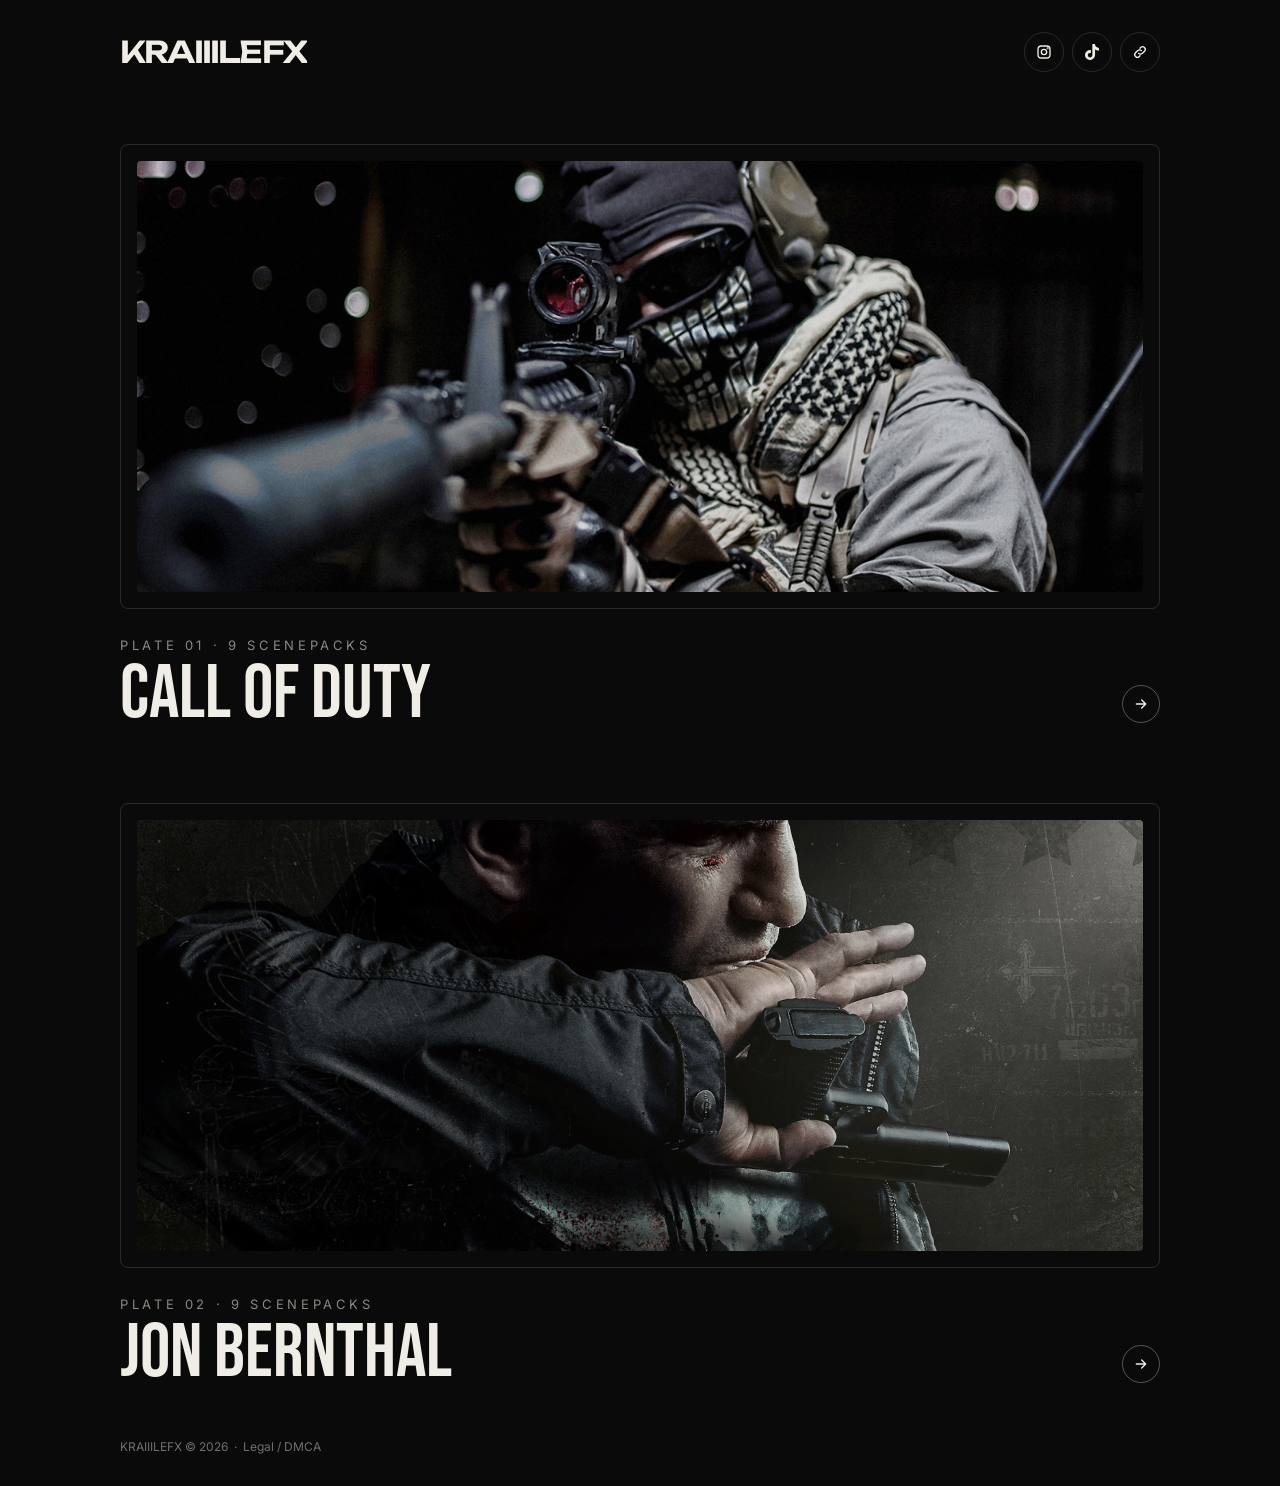
==== commit 70b46c06: "Update index.html" ====
--- a/index.html
+++ b/index.html
@@ -15,10 +15,9 @@
   :root {
     --bg: #0a0a0a;
     --text: #f0ede6;
-    --muted: #b5b5b5;
-    --dim: #8b8882;
-    --line: #1e1e1e;
-    --pad: clamp(16px, 3vw, 32px);
+    --muted: #8b8882;
+    --line: #2a2a2a;
+    --pad: clamp(18px, 3vw, 32px);
     --ease: cubic-bezier(.2, .8, .2, 1);
   }
   * { box-sizing: border-box; margin: 0; padding: 0; }
@@ -41,17 +40,18 @@
   header {
     display: flex;
     justify-content: space-between;
-    align-items: flex-start;
+    align-items: center;
     gap: 16px;
-    margin-bottom: clamp(14px, 2vw, 24px);
-  }
-  .brand { min-width: 0; }
+    max-width: 1040px;
+    width: 100%;
+    margin: 0 auto clamp(40px, 8vw, 72px);
+  }
   h1 {
     font-family: "Unbounded", "Bebas Neue", sans-serif;
     font-weight: 600;
     line-height: 1.1;
-    letter-spacing: -.04em;
-    font-size: clamp(20px, 3vw, 34px);
+    letter-spacing: -.06em;
+    font-size: clamp(20px, 3vw, 30px);
     display: flex;
     flex-wrap: wrap;
     overflow: hidden;
@@ -59,34 +59,22 @@
   }
   h1 span {
     display: inline-block;
-    animation: letterIn 1s var(--ease) backwards, wave 6s ease-in-out infinite;
-    animation-delay: calc(var(--i) * 60ms + 100ms), calc(var(--i) * 120ms + 2400ms);
+    animation: letterIn 1s var(--ease) backwards;
+    animation-delay: calc(var(--i) * 60ms + 100ms);
   }
   @keyframes letterIn { from { transform: translateY(110%); } }
-  @keyframes wave { 0%, 50%, 100% { opacity: 1; } 25% { opacity: .28; } }
-  @keyframes fade { from { opacity: 0; transform: translateY(10px); } }
-
-  .tag {
-    margin-top: 8px;
-    color: var(--dim);
-    font-size: 12px;
-    letter-spacing: .14em;
-    text-transform: uppercase;
-    animation: fade .9s var(--ease) backwards;
-    animation-delay: .9s;
-  }
+  @keyframes fade { from { opacity: 0; transform: translateY(14px); } }
 
   .socials { display: flex; gap: 8px; }
   .socials a {
     width: 40px; height: 40px;
-    border: 1px solid #2a2a2a;
+    border: 1px solid var(--line);
     border-radius: 50%;
     display: grid; place-items: center;
-    color: var(--text);
     opacity: 0;
     transform: scale(.6);
     animation: pop .5s var(--ease) forwards;
-    animation-delay: calc(.6s + var(--i) * 90ms);
+    animation-delay: calc(.5s + var(--i) * 90ms);
     transition: background .25s, transform .25s var(--ease), border-color .25s;
   }
   .socials a:hover { background: #1f1f1f; border-color: #555; transform: translateY(-3px) scale(1.08); }
@@ -94,165 +82,95 @@
   .socials svg.fill { fill: currentColor; stroke: none; }
   @keyframes pop { to { opacity: 1; transform: scale(1); } }
 
-  .meta {
-    display: flex;
-    justify-content: space-between;
-    border-top: 1px solid var(--line);
-    padding: 14px 0 6px;
-    color: var(--dim);
-    font-size: 13px;
-    animation: fade .9s var(--ease) backwards;
-    animation-delay: 1s;
-  }
-  .meta b { font-weight: 500; color: var(--text); }
-
-  /* ---------- Film şeridi ---------- */
-  .strip {
+  /* ---------- Sergi (plates) ---------- */
+  .gallery {
     width: 100%;
     max-width: 1040px;
-    margin: clamp(8px, 2vw, 20px) auto 0;
+    margin: 0 auto;
     display: grid;
-    gap: clamp(14px, 2.2vw, 22px);
-  }
-  .fr {
+    gap: clamp(36px, 7vw, 72px);
+  }
+  .plate {
+    display: block;
+    animation: fade 1s var(--ease) backwards;
+    animation-delay: calc(.7s + var(--i) * 180ms);
+    -webkit-tap-highlight-color: transparent;
+  }
+  .frame {
+    border: 1px solid var(--line);
+    border-radius: 8px;
+    padding: clamp(10px, 1.6vw, 16px);
+    transition: border-color .4s;
+  }
+  .photo {
     position: relative;
+    overflow: hidden;
+    border-radius: 4px;
+    aspect-ratio: 21 / 9;
+    background: #111;
+  }
+  .photo img {
     display: block;
-    background: #050505;
-    padding: 22px 0;
-    border-radius: 8px;
-    animation: frIn 1s var(--ease) backwards;
-    animation-delay: calc(1s + var(--i) * 180ms);
-    -webkit-tap-highlight-color: transparent;
-  }
-  @keyframes frIn { from { opacity: 0; transform: translateY(48px) scale(.97); } }
-  /* film delikleri */
-  .fr::before, .fr::after {
-    content: "";
-    position: absolute;
-    left: 10px; right: 10px;
-    height: 8px;
-    border-radius: 2px;
-    background: repeating-linear-gradient(90deg, #232323 0 12px, transparent 12px 26px);
-  }
-  .fr::before { top: 7px; }
-  .fr::after { bottom: 7px; }
-
-  .im {
-    position: relative;
-    isolation: isolate;
-    overflow: hidden;
-    aspect-ratio: 21 / 9;
-    display: flex;
-    align-items: flex-end;
-    justify-content: space-between;
-    padding: clamp(14px, 2vw, 24px);
-    background: #111;
-  }
-  /* fotoğraf */
-  .im .bg {
-    position: absolute;
-    inset: 0;
     width: 100%;
     height: 100%;
     object-fit: cover;
     object-position: center;   /* yüz kesiliyorsa: "center top" ya da "60% 30%" yap */
-    z-index: -2;
-    filter: brightness(.8);
+    filter: brightness(.85);
     transform: scale(1.02);
     transition: transform 1.2s var(--ease), filter .4s;
-    pointer-events: none;
-  }
-  .im .shade {
-    position: absolute;
-    inset: 0;
-    z-index: -1;
-    background: linear-gradient(180deg, rgba(5,5,5,0) 35%, rgba(5,5,5,.85) 100%);
-    pointer-events: none;
-  }
-  /* fareyi takip eden ışık */
-  .im::after {
-    content: "";
-    position: absolute;
-    inset: 0;
-    z-index: 0;
-    background: radial-gradient(500px circle at var(--mx, 50%) var(--my, 30%), rgba(240,237,230,.12), transparent 60%);
-    opacity: 0;
-    transition: opacity .4s;
-    pointer-events: none;
-  }
-  .fr:hover .im::after { opacity: 1; }
-  .fr:hover .bg { transform: scale(1.06); filter: brightness(1); }
-
-  .tc {
-    position: absolute;
-    top: 12px; right: 16px;
-    z-index: 1;
-    font: 12px ui-monospace, SFMono-Regular, Menlo, monospace;
+  }
+  .plate:hover .frame { border-color: #5a5a5a; }
+  .plate:hover .photo img { transform: scale(1.07); filter: brightness(1); }
+
+  .info {
+    display: flex;
+    justify-content: space-between;
+    align-items: flex-end;
+    gap: 16px;
+    margin-top: clamp(18px, 3vw, 28px);
+  }
+  .label {
     color: var(--muted);
-    letter-spacing: .05em;
-  }
-  .cap { position: relative; z-index: 1; transition: transform .5s var(--ease); }
-  .fr:hover .cap { transform: translateX(10px); }
-  .cap h2 {
+    font-size: clamp(11px, 1.5vw, 13px);
+    letter-spacing: .28em;
+    text-transform: uppercase;
+  }
+  .info h2 {
+    margin-top: 6px;
     font-family: "Bebas Neue", Impact, sans-serif;
     font-weight: 400;
-    font-size: clamp(32px, 5.5vw, 62px);
-    line-height: .9;
-  }
-  .cap h2.logo-title { line-height: 0; }
-  .cap h2.logo-title img {
-    display: block;
-    height: clamp(24px, 3.8vw, 46px);
-    width: auto;
-    max-width: 100%;
-  }
-  .cap p { color: var(--muted); font-size: 13px; margin-top: 8px; }
-
-  /* ---------- Animasyonlu ok ---------- */
+    font-size: clamp(44px, 9vw, 76px);
+    line-height: .95;
+    transition: transform .5s var(--ease);
+  }
+  .plate:hover h2 { transform: translateX(10px); }
+
   .arrow {
-    position: relative;
-    z-index: 1;
     flex: none;
     width: 38px; height: 38px;
-    border: 1px solid rgba(255,255,255,.25);
+    border: 1px solid rgba(255,255,255,.3);
     border-radius: 50%;
-    background: rgba(0,0,0,.45);
-    overflow: hidden;
+    display: grid; place-items: center;
+    margin-bottom: 8px;
     transition: background .3s, color .3s, border-color .3s, transform .4s var(--ease);
   }
-  .arrow svg {
-    position: absolute; top: 50%; left: 50%;
-    width: 16px; height: 16px; margin: -8px 0 0 -8px;
-    fill: none; stroke: currentColor; stroke-width: 2; stroke-linecap: round; stroke-linejoin: round;
-  }
-  .arrow .a1 { animation: nudge 1.8s ease-in-out infinite; }
-  .arrow .a2 { transform: translateX(-32px); }
-  @keyframes nudge { 0%, 100% { transform: none; } 50% { transform: translateX(3px); } }
-  @keyframes outR  { from { transform: none; } to { transform: translateX(32px); } }
-  @keyframes inR   { from { transform: translateX(-32px); } to { transform: none; } }
-  .fr:hover .arrow { transform: scale(1.1); }
-  .fr:hover .arrow .a1 { animation: outR 1s cubic-bezier(.65,0,.35,1) infinite; }
-  .fr:hover .arrow .a2 { animation: inR 1s cubic-bezier(.65,0,.35,1) infinite; }
-  /* Call of Duty: sarı — Jon Bernthal: beyaz */
-  .fr.cod:hover .arrow { background: #ffd400; border-color: #ffd400; color: #0a0a0a; }
-  .fr.jon:hover .arrow { background: #fff; border-color: #fff; color: #0a0a0a; }
-
-  /* ---------- Alt satır ---------- */
-  footer { margin-top: auto; padding-top: 28px; font-size: 12px; color: #6f6f6f; animation: fade 1s var(--ease) backwards; animation-delay: 1.6s; }
+  .arrow svg { width: 16px; height: 16px; fill: none; stroke: currentColor; stroke-width: 2; stroke-linecap: round; stroke-linejoin: round; }
+  .plate:hover .arrow { background: var(--text); border-color: var(--text); color: #0a0a0a; transform: scale(1.1); }
+
+  /* ---------- Footer ---------- */
+  footer {
+    max-width: 1040px; width: 100%; margin: auto auto 0;
+    padding-top: 48px; font-size: 12px; color: #6f6f6f;
+    animation: fade 1s var(--ease) backwards; animation-delay: 1.6s;
+  }
   footer a { transition: color .25s; }
   footer a:hover { color: #fff; }
 
-  /* ---------- Mobil ---------- */
-  @media (max-width: 640px) {
-    .im { aspect-ratio: 16 / 10; }
-    .tc { display: none; }
-  }
   @media (hover: none) {
-    .fr:hover .bg { transform: scale(1.02); filter: brightness(.8); }
-    .fr:hover .cap { transform: none; }
-    .fr:active { transform: scale(.985); }
-    .fr.cod:active .arrow { background: #ffd400; border-color: #ffd400; color: #0a0a0a; }
-    .fr.jon:active .arrow { background: #fff; border-color: #fff; color: #0a0a0a; }
+    .plate:hover .photo img { transform: scale(1.02); filter: brightness(.85); }
+    .plate:hover h2 { transform: none; }
+    .plate:hover .frame { border-color: var(--line); }
+    .plate:active .arrow { background: var(--text); color: #0a0a0a; }
   }
   @media (prefers-reduced-motion: reduce) {
     *, *::before, *::after { animation: none !important; transition: none !important; }
@@ -263,12 +181,9 @@
 <body>
 
 <header>
-  <div class="brand">
-    <h1 aria-label="KRAIIILEFX">
-      <span style="--i:0">K</span><span style="--i:1">R</span><span style="--i:2">A</span><span style="--i:3">I</span><span style="--i:4">I</span><span style="--i:5">I</span><span style="--i:6">L</span><span style="--i:7">E</span><span style="--i:8">F</span><span style="--i:9">X</span>
-    </h1>
-    <div class="tag">Scenepacks</div>
-  </div>
+  <h1 aria-label="KRAIIILEFX">
+    <span style="--i:0">K</span><span style="--i:1">R</span><span style="--i:2">A</span><span style="--i:3">I</span><span style="--i:4">I</span><span style="--i:5">I</span><span style="--i:6">L</span><span style="--i:7">E</span><span style="--i:8">F</span><span style="--i:9">X</span>
+  </h1>
   <nav class="socials" aria-label="Socials">
     <a href="https://www.instagram.com/kraiiilefx/" target="_blank" rel="noopener noreferrer" aria-label="Instagram" style="--i:0">
       <svg viewBox="0 0 24 24"><rect x="3" y="3" width="18" height="18" rx="5"/><circle cx="12" cy="12" r="4"/><circle cx="17.5" cy="6.5" r=".5"/></svg>
@@ -282,38 +197,30 @@
   </nav>
 </header>
 
-<div class="meta"><span>Collections</span><span><b id="total">0</b> scenepacks</span></div>
-
-<main class="strip">
-  <a class="fr card cod" href="scenepacks.html#/Call%20of%20Duty" data-folder="Call of Duty" style="--i:0">
-    <div class="im">
-      <img class="bg" src="assets/covers/call-of-duty.jpg" alt="" decoding="async">
-      <span class="shade"></span>
-      <span class="tc">00:03</span>
-      <div class="cap">
-        <h2 class="logo-title"><img src="assets/call-of-duty.png" alt="Call of Duty"></h2>
-        <p class="count">3 scenepacks</p>
+<main class="gallery">
+  <a class="plate card" href="scenepacks.html#/Call%20of%20Duty" data-folder="Call of Duty" data-plate="01" style="--i:0">
+    <div class="frame"><div class="photo">
+      <img src="assets/covers/call-of-duty.jpg" alt="Call of Duty" decoding="async">
+    </div></div>
+    <div class="info">
+      <div>
+        <div class="label">Plate 01 &middot; <span class="count">3 scenepacks</span></div>
+        <h2>Call of Duty</h2>
       </div>
-      <span class="arrow">
-        <svg class="a1" viewBox="0 0 24 24"><path d="M5 12h14M13 6l6 6-6 6"/></svg>
-        <svg class="a2" viewBox="0 0 24 24"><path d="M5 12h14M13 6l6 6-6 6"/></svg>
-      </span>
+      <span class="arrow"><svg viewBox="0 0 24 24"><path d="M5 12h14M13 6l6 6-6 6"/></svg></span>
     </div>
   </a>
 
-  <a class="fr card jon" href="scenepacks.html#/Jon%20Bernthal" data-folder="Jon Bernthal" style="--i:1">
-    <div class="im">
-      <img class="bg" src="assets/covers/jon-bernthal.jpg" alt="" decoding="async">
-      <span class="shade"></span>
-      <span class="tc">00:09</span>
-      <div class="cap">
+  <a class="plate card" href="scenepacks.html#/Jon%20Bernthal" data-folder="Jon Bernthal" data-plate="02" style="--i:1">
+    <div class="frame"><div class="photo">
+      <img src="assets/covers/jon-bernthal.jpg" alt="Jon Bernthal" decoding="async">
+    </div></div>
+    <div class="info">
+      <div>
+        <div class="label">Plate 02 &middot; <span class="count">9 scenepacks</span></div>
         <h2>Jon Bernthal</h2>
-        <p class="count">9 scenepacks</p>
       </div>
-      <span class="arrow">
-        <svg class="a1" viewBox="0 0 24 24"><path d="M5 12h14M13 6l6 6-6 6"/></svg>
-        <svg class="a2" viewBox="0 0 24 24"><path d="M5 12h14M13 6l6 6-6 6"/></svg>
-      </span>
+      <span class="arrow"><svg viewBox="0 0 24 24"><path d="M5 12h14M13 6l6 6-6 6"/></svg></span>
     </div>
   </a>
 </main>
@@ -323,31 +230,7 @@
 </footer>
 
 <script>
-  // Fareyi takip eden ışık
-  document.querySelectorAll('.card').forEach(function (card) {
-    card.addEventListener('pointermove', function (e) {
-      var r = card.getBoundingClientRect();
-      card.style.setProperty('--mx', (e.clientX - r.left) + 'px');
-      card.style.setProperty('--my', (e.clientY - r.top) + 'px');
-    });
-  });
-
-  // Yıl
   document.getElementById('year').textContent = new Date().getFullYear();
-
-  // Toplam sayacı (0'dan sayar)
-  var total = 12;
-  function countUp() {
-    var el = document.getElementById('total');
-    if (matchMedia('(prefers-reduced-motion: reduce)').matches) { el.textContent = total; return; }
-    var st = null;
-    requestAnimationFrame(function f(ts) {
-      st = st || ts;
-      var p = Math.min((ts - st) / 1400, 1);
-      el.textContent = Math.round(total * (1 - Math.pow(1 - p, 3)));
-      if (p < 1) requestAnimationFrame(f);
-    });
-  }
 
   // Scenepack sayılarını data/scenepacks.json'dan otomatik güncelle
   fetch('data/scenepacks.json?v=' + Date.now())
@@ -355,15 +238,10 @@
     .then(function (data) {
       document.querySelectorAll('[data-folder]').forEach(function (card) {
         var n = data.filter(function (p) { return p.folder === card.dataset.folder; }).length;
-        if (n) {
-          card.querySelector('.count').textContent = n + ' scenepack' + (n === 1 ? '' : 's');
-          card.querySelector('.tc').textContent = '00:' + String(n).padStart(2, '0');
-        }
+        if (n) card.querySelector('.count').textContent = n + ' scenepack' + (n === 1 ? '' : 's');
       });
-      if (data.length) total = data.length;
     })
-    .catch(function () {})
-    .then(function () { setTimeout(countUp, 1000); });
+    .catch(function () {});
 </script>
 
 </body>
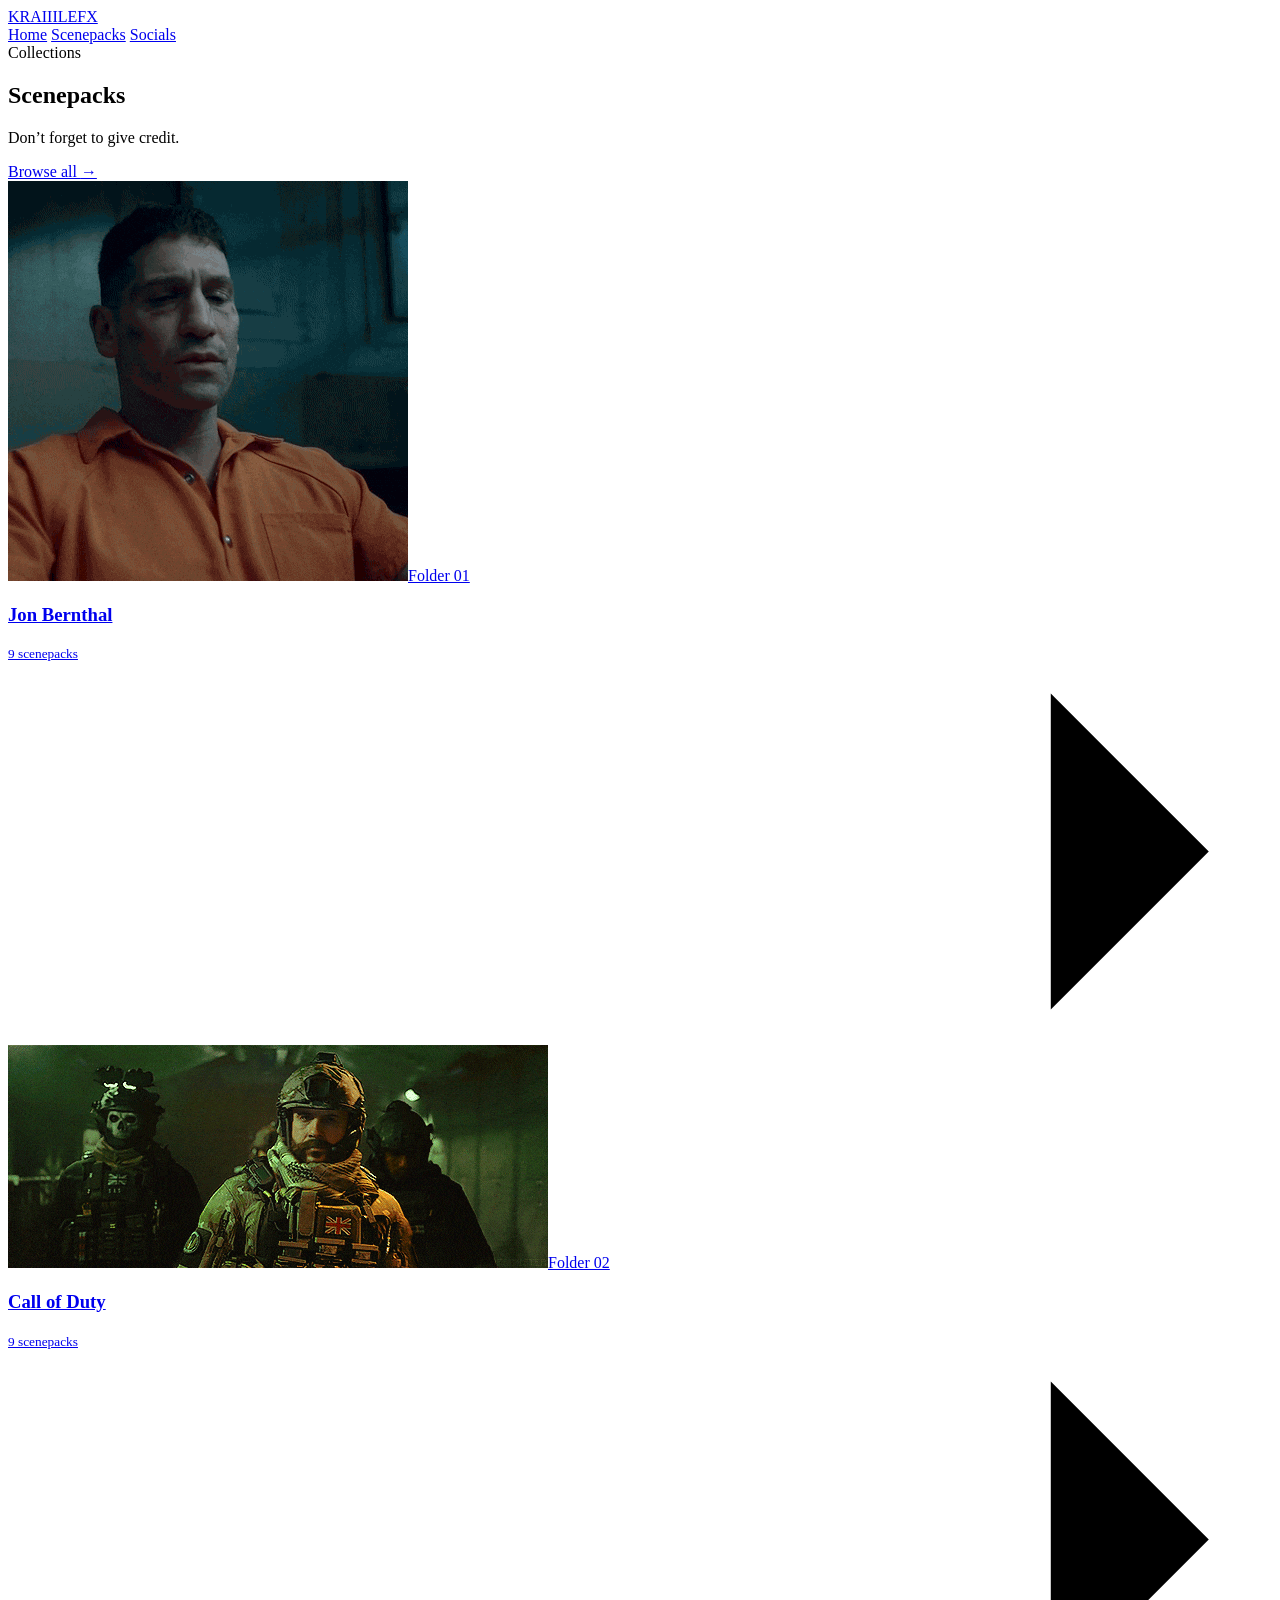
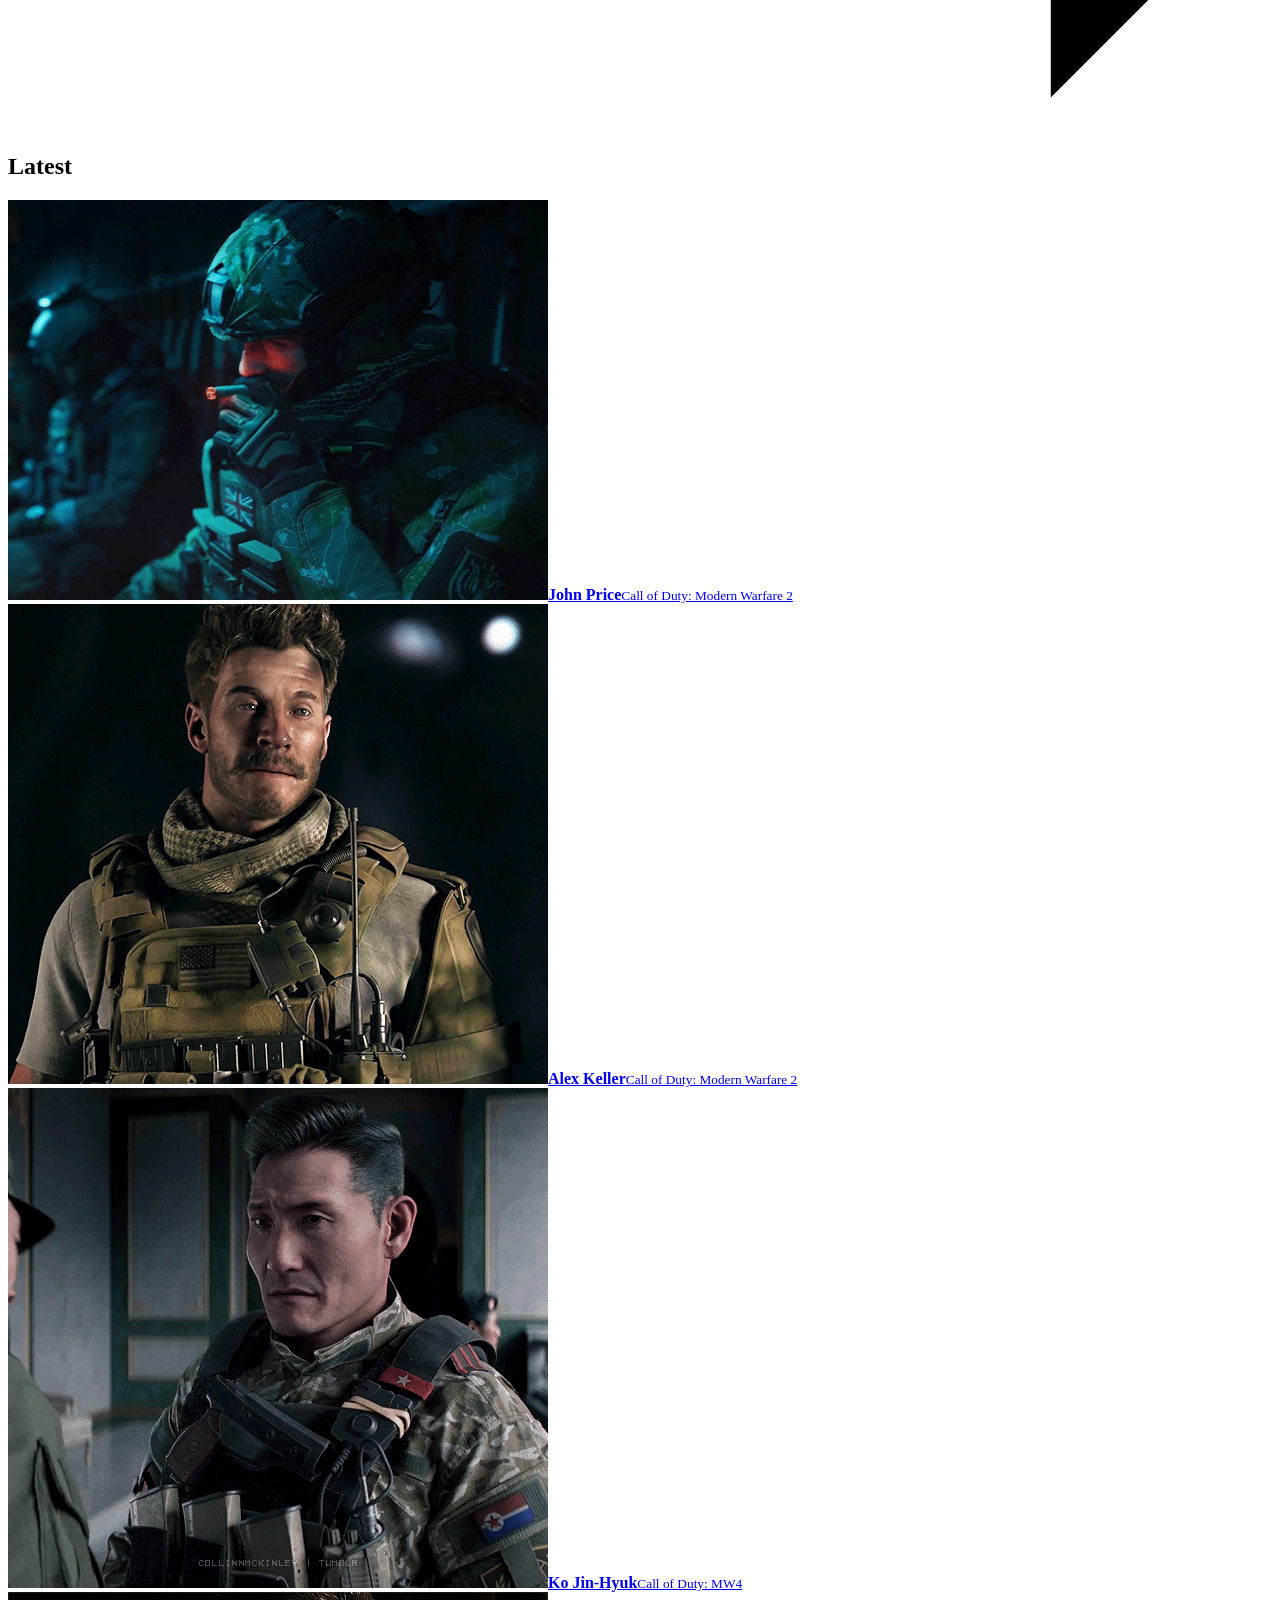
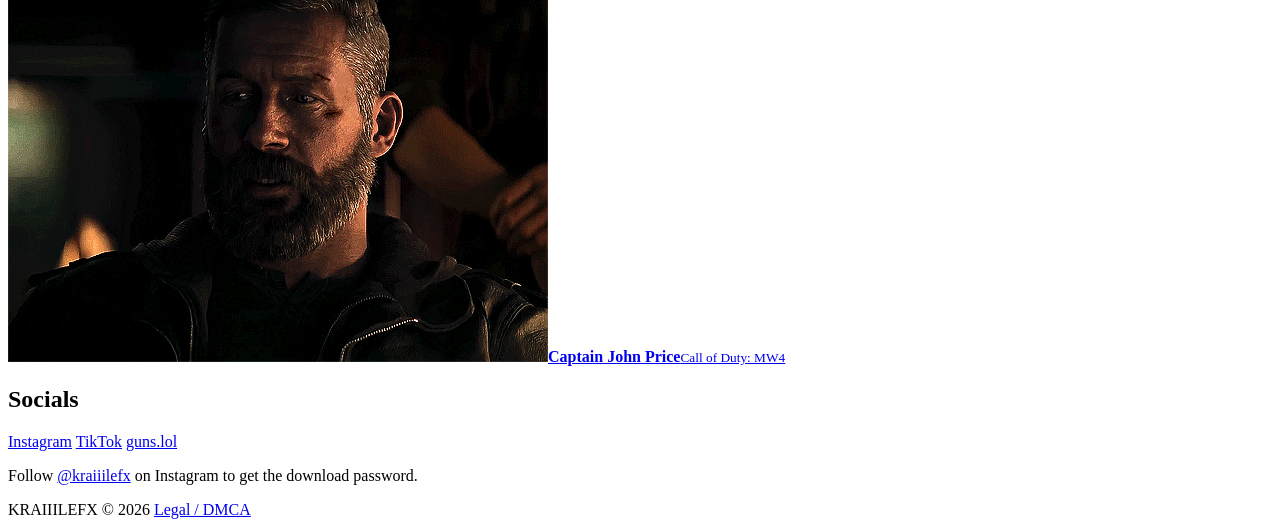
==== commit a02da57b: "Update HTML structure and styling Updated the title and theme color in the HTML head. Replaced font " ====
--- a/index.html
+++ b/index.html
@@ -3,246 +3,182 @@
 <head>
 <meta charset="utf-8">
 <meta name="viewport" content="width=device-width, initial-scale=1, viewport-fit=cover">
-<title>KRAIIILEFX Scenepacks</title>
+<title>KRAIIILEFX</title>
 <meta name="description" content="Game, series and film scenepacks by KRAIIILEFX.">
-<meta name="theme-color" content="#0a0a0a">
+<meta name="theme-color" content="#060608">
 <link rel="icon" type="image/svg+xml" href="data:image/svg+xml,%3Csvg xmlns='http://www.w3.org/2000/svg' viewBox='0 0 64 64'%3E%3Crect width='64' height='64' rx='12' fill='%230a0a0a'/%3E%3Cpath d='M22 14V50M22 33L44 14M22 33L44 50' stroke='%23f0ede6' stroke-width='8' stroke-linecap='square' fill='none'/%3E%3C/svg%3E">
 <link rel="preconnect" href="https://fonts.googleapis.com">
 <link rel="preconnect" href="https://fonts.gstatic.com" crossorigin>
-<link href="https://fonts.googleapis.com/css2?family=Bebas+Neue&family=Unbounded:wght@600&family=Inter:wght@400;500&display=swap" rel="stylesheet">
+<link href="https://fonts.googleapis.com/css2?family=Instrument+Sans:wght@400;500;600&family=Unbounded:wght@400;500;600&display=swap" rel="stylesheet">
+<link rel="stylesheet" href="assets/css/home.css?v=1">
 <script data-goatcounter="https://kraiiilefx.goatcounter.com/count" async src="//gc.zgo.at/count.js"></script>
-<style>
-  :root {
-    --bg: #0a0a0a;
-    --text: #f0ede6;
-    --muted: #8b8882;
-    --line: #2a2a2a;
-    --pad: clamp(18px, 3vw, 32px);
-    --ease: cubic-bezier(.2, .8, .2, 1);
-  }
-  * { box-sizing: border-box; margin: 0; padding: 0; }
-  html { -webkit-text-size-adjust: 100%; }
-  body {
-    background: var(--bg);
-    color: var(--text);
-    font-family: "Inter", system-ui, sans-serif;
-    min-height: 100vh;
-    min-height: 100dvh;
-    padding: var(--pad);
-    padding-bottom: calc(var(--pad) + env(safe-area-inset-bottom));
-    overflow-x: hidden;
-    display: flex;
-    flex-direction: column;
-  }
-  a { color: inherit; text-decoration: none; }
-
-  /* ---------- Header ---------- */
-  header {
-    display: flex;
-    justify-content: space-between;
-    align-items: center;
-    gap: 16px;
-    max-width: 1040px;
-    width: 100%;
-    margin: 0 auto clamp(40px, 8vw, 72px);
-  }
-  h1 {
-    font-family: "Unbounded", "Bebas Neue", sans-serif;
-    font-weight: 600;
-    line-height: 1.1;
-    letter-spacing: -.06em;
-    font-size: clamp(20px, 3vw, 30px);
-    display: flex;
-    flex-wrap: wrap;
-    overflow: hidden;
-    padding-bottom: .06em;
-  }
-  h1 span {
-    display: inline-block;
-    animation: letterIn 1s var(--ease) backwards;
-    animation-delay: calc(var(--i) * 60ms + 100ms);
-  }
-  @keyframes letterIn { from { transform: translateY(110%); } }
-  @keyframes fade { from { opacity: 0; transform: translateY(14px); } }
-
-  .socials { display: flex; gap: 8px; }
-  .socials a {
-    width: 40px; height: 40px;
-    border: 1px solid var(--line);
-    border-radius: 50%;
-    display: grid; place-items: center;
-    opacity: 0;
-    transform: scale(.6);
-    animation: pop .5s var(--ease) forwards;
-    animation-delay: calc(.5s + var(--i) * 90ms);
-    transition: background .25s, transform .25s var(--ease), border-color .25s;
-  }
-  .socials a:hover { background: #1f1f1f; border-color: #555; transform: translateY(-3px) scale(1.08); }
-  .socials svg { width: 16px; height: 16px; fill: none; stroke: currentColor; stroke-width: 2; stroke-linecap: round; stroke-linejoin: round; }
-  .socials svg.fill { fill: currentColor; stroke: none; }
-  @keyframes pop { to { opacity: 1; transform: scale(1); } }
-
-  /* ---------- Sergi (plates) ---------- */
-  .gallery {
-    width: 100%;
-    max-width: 1040px;
-    margin: 0 auto;
-    display: grid;
-    gap: clamp(36px, 7vw, 72px);
-  }
-  .plate {
-    display: block;
-    animation: fade 1s var(--ease) backwards;
-    animation-delay: calc(.7s + var(--i) * 180ms);
-    -webkit-tap-highlight-color: transparent;
-  }
-  .frame {
-    border: 1px solid var(--line);
-    border-radius: 8px;
-    padding: clamp(10px, 1.6vw, 16px);
-    transition: border-color .4s;
-  }
-  .photo {
-    position: relative;
-    overflow: hidden;
-    border-radius: 4px;
-    aspect-ratio: 21 / 9;
-    background: #111;
-  }
-  .photo img {
-    display: block;
-    width: 100%;
-    height: 100%;
-    object-fit: cover;
-    object-position: center;   /* yüz kesiliyorsa: "center top" ya da "60% 30%" yap */
-    filter: brightness(.85);
-    transform: scale(1.02);
-    transition: transform 1.2s var(--ease), filter .4s;
-  }
-  .plate:hover .frame { border-color: #5a5a5a; }
-  .plate:hover .photo img { transform: scale(1.07); filter: brightness(1); }
-
-  .info {
-    display: flex;
-    justify-content: space-between;
-    align-items: flex-end;
-    gap: 16px;
-    margin-top: clamp(18px, 3vw, 28px);
-  }
-  .label {
-    color: var(--muted);
-    font-size: clamp(11px, 1.5vw, 13px);
-    letter-spacing: .28em;
-    text-transform: uppercase;
-  }
-  .info h2 {
-    margin-top: 6px;
-    font-family: "Bebas Neue", Impact, sans-serif;
-    font-weight: 400;
-    font-size: clamp(44px, 9vw, 76px);
-    line-height: .95;
-    transition: transform .5s var(--ease);
-  }
-  .plate:hover h2 { transform: translateX(10px); }
-
-  .arrow {
-    flex: none;
-    width: 38px; height: 38px;
-    border: 1px solid rgba(255,255,255,.3);
-    border-radius: 50%;
-    display: grid; place-items: center;
-    margin-bottom: 8px;
-    transition: background .3s, color .3s, border-color .3s, transform .4s var(--ease);
-  }
-  .arrow svg { width: 16px; height: 16px; fill: none; stroke: currentColor; stroke-width: 2; stroke-linecap: round; stroke-linejoin: round; }
-  .plate:hover .arrow { background: var(--text); border-color: var(--text); color: #0a0a0a; transform: scale(1.1); }
-
-  /* ---------- Footer ---------- */
-  footer {
-    max-width: 1040px; width: 100%; margin: auto auto 0;
-    padding-top: 48px; font-size: 12px; color: #6f6f6f;
-    animation: fade 1s var(--ease) backwards; animation-delay: 1.6s;
-  }
-  footer a { transition: color .25s; }
-  footer a:hover { color: #fff; }
-
-  @media (hover: none) {
-    .plate:hover .photo img { transform: scale(1.02); filter: brightness(.85); }
-    .plate:hover h2 { transform: none; }
-    .plate:hover .frame { border-color: var(--line); }
-    .plate:active .arrow { background: var(--text); color: #0a0a0a; }
-  }
-  @media (prefers-reduced-motion: reduce) {
-    *, *::before, *::after { animation: none !important; transition: none !important; }
-    .socials a { opacity: 1; transform: none; }
-  }
-</style>
 </head>
 <body>
 
-<header>
-  <h1 aria-label="KRAIIILEFX">
-    <span style="--i:0">K</span><span style="--i:1">R</span><span style="--i:2">A</span><span style="--i:3">I</span><span style="--i:4">I</span><span style="--i:5">I</span><span style="--i:6">L</span><span style="--i:7">E</span><span style="--i:8">F</span><span style="--i:9">X</span>
-  </h1>
-  <nav class="socials" aria-label="Socials">
-    <a href="https://www.instagram.com/kraiiilefx/" target="_blank" rel="noopener noreferrer" aria-label="Instagram" style="--i:0">
-      <svg viewBox="0 0 24 24"><rect x="3" y="3" width="18" height="18" rx="5"/><circle cx="12" cy="12" r="4"/><circle cx="17.5" cy="6.5" r=".5"/></svg>
-    </a>
-    <a href="https://www.tiktok.com/@kraiiilefx?lang=tr-TR" target="_blank" rel="noopener noreferrer" aria-label="TikTok" style="--i:1">
-      <svg class="fill" viewBox="0 0 24 24"><path d="M12.525.02c1.31-.02 2.61-.01 3.91-.02.08 1.53.63 3.09 1.75 4.17 1.12 1.11 2.7 1.62 4.24 1.79v4.03c-1.44-.05-2.89-.35-4.2-.97-.57-.26-1.1-.59-1.62-.93-.01 2.92.01 5.84-.02 8.75-.08 1.4-.54 2.79-1.35 3.94-1.31 1.92-3.58 3.17-5.91 3.21-1.43.08-2.86-.31-4.08-1.03-2.02-1.19-3.44-3.37-3.65-5.71-.02-.5-.03-1-.01-1.49.18-1.9 1.12-3.72 2.58-4.96 1.66-1.44 3.98-2.13 6.15-1.72.02 1.48-.04 2.96-.04 4.44-.99-.32-2.15-.23-3.02.37-.63.41-1.11 1.04-1.36 1.75-.21.51-.15 1.07-.14 1.61.24 1.64 1.82 3.02 3.5 2.87 1.12-.01 2.19-.66 2.77-1.61.19-.33.4-.67.41-1.06.1-1.79.06-3.57.07-5.36.01-4.03-.01-8.05.02-12.07z"/></svg>
-    </a>
-    <a href="https://guns.lol/kraiiilefx" target="_blank" rel="noopener noreferrer" aria-label="guns.lol" style="--i:2">
-      <svg viewBox="0 0 24 24"><path d="M10 14a4 4 0 0 0 5.7 0l3-3a4 4 0 0 0-5.7-5.7l-1 1"/><path d="M14 10a4 4 0 0 0-5.7 0l-3 3a4 4 0 0 0 5.7 5.7l1-1"/></svg>
-    </a>
+<header class="top">
+  <a class="logo" href="index.html" aria-label="KRAIIILEFX home">KRAIIILEFX</a>
+  <nav class="nav" aria-label="Main">
+    <a href="index.html" aria-current="page">Home</a>
+    <a href="scenepacks.html">Scenepacks</a>
+    <a href="#socials">Socials</a>
   </nav>
 </header>
 
-<main class="gallery">
-  <a class="plate card" href="scenepacks.html#/Call%20of%20Duty" data-folder="Call of Duty" data-plate="01" style="--i:0">
-    <div class="frame"><div class="photo">
-      <img src="assets/covers/call-of-duty.jpg" alt="Call of Duty" decoding="async">
-    </div></div>
-    <div class="info">
-      <div>
-        <div class="label">Plate 01 &middot; <span class="count">3 scenepacks</span></div>
-        <h2>Call of Duty</h2>
-      </div>
-      <span class="arrow"><svg viewBox="0 0 24 24"><path d="M5 12h14M13 6l6 6-6 6"/></svg></span>
+<main class="bento">
+
+  <!-- HERO -->
+  <section class="tile hero" aria-labelledby="hero-title">
+    <span class="kicker">Collections</span>
+    <h1 id="hero-title">Scenepacks</h1>
+    <div class="hero-row">
+      <p>Don’t forget to give credit.</p>
+      <a class="pill" href="scenepacks.html">Browse all <span class="arr" aria-hidden="true">→</span></a>
     </div>
-  </a>
+  </section>
 
-  <a class="plate card" href="scenepacks.html#/Jon%20Bernthal" data-folder="Jon Bernthal" data-plate="02" style="--i:1">
-    <div class="frame"><div class="photo">
-      <img src="assets/covers/jon-bernthal.jpg" alt="Jon Bernthal" decoding="async">
-    </div></div>
-    <div class="info">
-      <div>
-        <div class="label">Plate 02 &middot; <span class="count">9 scenepacks</span></div>
-        <h2>Jon Bernthal</h2>
-      </div>
-      <span class="arrow"><svg viewBox="0 0 24 24"><path d="M5 12h14M13 6l6 6-6 6"/></svg></span>
+  <!-- KLASÖRLER (JS data/scenepacks.json'dan doldurur; içindekiler yedek) -->
+  <div class="folders" id="folders">
+    <a class="tile folder" href="scenepacks.html#/Jon%20Bernthal" style="--i:0">
+      <span class="kicker">Folder 01</span>
+      <h3>Jon Bernthal</h3>
+      <span class="folder-foot"><small></small><span class="arrow" aria-hidden="true"><svg viewBox="0 0 40 12"><path d="M1 6h37M33 1l5 5-5 5"/></svg></span></span>
+    </a>
+    <a class="tile folder" href="scenepacks.html#/Call%20of%20Duty" style="--i:1">
+      <span class="kicker">Folder 02</span>
+      <h3>Call of Duty</h3>
+      <span class="folder-foot"><small></small><span class="arrow" aria-hidden="true"><svg viewBox="0 0 40 12"><path d="M1 6h37M33 1l5 5-5 5"/></svg></span></span>
+    </a>
+  </div>
+
+  <!-- LATEST -->
+  <section class="tile latest" aria-labelledby="latest-title">
+    <h2 class="kicker" id="latest-title">Latest</h2>
+    <div class="latest-grid" id="latest">
+      <div class="pack skel" style="--i:0"></div>
+      <div class="pack skel" style="--i:1"></div>
+      <div class="pack skel" style="--i:2"></div>
+      <div class="pack skel" style="--i:3"></div>
     </div>
-  </a>
+  </section>
+
+  <!-- SOCIALS -->
+  <section class="tile socials" id="socials" aria-labelledby="socials-title">
+    <h2 class="kicker" id="socials-title">Socials</h2>
+    <div class="pills">
+      <a href="https://www.instagram.com/kraiiilefx/" target="_blank" rel="noopener noreferrer">Instagram</a>
+      <a href="https://www.tiktok.com/@kraiiilefx?lang=tr-TR" target="_blank" rel="noopener noreferrer">TikTok</a>
+      <a href="https://guns.lol/kraiiilefx" target="_blank" rel="noopener noreferrer">guns.lol</a>
+    </div>
+    <p class="socials-note">
+      Follow <a href="https://www.instagram.com/kraiiilefx/" target="_blank" rel="noopener noreferrer">@kraiiilefx</a>
+      on Instagram to get the download password.
+    </p>
+  </section>
+
 </main>
 
-<footer>
-  KRAIIILEFX &copy; <span id="year">2026</span> &nbsp;&middot;&nbsp; <a href="legal.html">Legal / DMCA</a>
+<footer class="foot">
+  <span>KRAIIILEFX © <span id="year">2026</span></span>
+  <a href="legal.html">Legal / DMCA</a>
 </footer>
 
 <script>
-  document.getElementById('year').textContent = new Date().getFullYear();
+(function () {
+  "use strict";
 
-  // Scenepack sayılarını data/scenepacks.json'dan otomatik güncelle
-  fetch('data/scenepacks.json?v=' + Date.now())
-    .then(function (r) { return r.json(); })
+  var DATA_URL = "data/scenepacks.json";
+  var ARROW = '<span class="arrow" aria-hidden="true"><svg viewBox="0 0 40 12"><path d="M1 6h37M33 1l5 5-5 5"/></svg></span>';
+
+  function esc(s) {
+    return String(s == null ? "" : s).replace(/[&<>"']/g, function (c) {
+      return { "&": "&amp;", "<": "&lt;", ">": "&gt;", '"': "&quot;", "'": "&#39;" }[c];
+    });
+  }
+  function pad(n) { return n < 10 ? "0" + n : String(n); }
+  function hasLinks(p) {
+    var L = p.links || {};
+    return !!(L["1080p"] || L["2k"] || L["4k"] || p.mega);
+  }
+  /* scenepacks.js'in hash yönlendirmesi: #/Klasör/Altklasör/... */
+  function href(parts) {
+    return "scenepacks.html#/" + parts.filter(Boolean).map(encodeURIComponent).join("/");
+  }
+  function imgTag(src, pos) {
+    if (!src) return "";
+    return '<img src="' + esc(src) + '" alt="" loading="lazy" decoding="async"' +
+      (pos ? ' style="object-position:' + esc(pos) + '"' : "") +
+      ' onerror="this.remove()">';
+  }
+
+  /* ---------- klasörler (JSON'daki ilk görünme sırası) ---------- */
+  function groupFolders(list) {
+    var map = {}, out = [];
+    list.forEach(function (p) {
+      if (!p.folder) return;
+      if (!map[p.folder]) { map[p.folder] = { name: p.folder, packs: [] }; out.push(map[p.folder]); }
+      map[p.folder].packs.push(p);
+    });
+    out.forEach(function (f) {
+      var c = f.packs.filter(function (p) { return p.folderCover; })[0];
+      var any = f.packs.filter(function (p) { return p.cover; })[0];
+      f.cover = c ? c.folderCover : (any ? any.cover : "");
+      f.pos = c ? "" : (any ? any.coverPos : "");
+    });
+    return out;
+  }
+
+  function renderFolders(list) {
+    var host = document.getElementById("folders");
+    var groups = groupFolders(list);
+    if (!groups.length) return;
+    host.innerHTML = groups.map(function (f, i) {
+      var n = f.packs.length;
+      return '<a class="tile folder" href="' + href([f.name]) + '" style="--i:' + i + '">' +
+        '<span class="folder-bg">' + imgTag(f.cover, f.pos) + '</span>' +
+        '<span class="kicker">Folder ' + pad(i + 1) + '</span>' +
+        '<h3>' + esc(f.name) + '</h3>' +
+        '<span class="folder-foot"><small>' + n + ' scenepack' + (n === 1 ? "" : "s") + '</small>' + ARROW + '</span>' +
+        '</a>';
+    }).join("");
+  }
+
+  /* ---------- latest: indirilebilir en yeni 4 pack ---------- */
+  function renderLatest(list) {
+    var host = document.getElementById("latest");
+    var items = list.map(function (p, i) { p._o = i; return p; })
+      .filter(function (p) { return !p.locked && hasLinks(p); })
+      .sort(function (a, b) {
+        var d = (b.date || "").localeCompare(a.date || "");
+        return d !== 0 ? d : b._o - a._o;
+      })
+      .slice(0, 4);
+
+    if (!items.length) {
+      host.innerHTML = '<p class="latest-empty">No scenepacks yet.</p>';
+      return;
+    }
+    host.innerHTML = items.map(function (p, i) {
+      return '<a class="pack" href="' + href([p.folder, p.subfolder, p.subfolder2]) + '" style="--i:' + i + '">' +
+        imgTag(p.cover, p.coverPos) +
+        '<span class="pack-info"><b>' + esc(p.character || p.name) + '</b>' +
+        (p.production ? '<small>' + esc(p.production) + '</small>' : "") + '</span></a>';
+    }).join("");
+  }
+
+  document.getElementById("year").textContent = new Date().getFullYear();
+
+  fetch(DATA_URL + "?v=" + Date.now(), { cache: "no-store" })
+    .then(function (r) { if (!r.ok) throw new Error(r.status); return r.json(); })
     .then(function (data) {
-      document.querySelectorAll('[data-folder]').forEach(function (card) {
-        var n = data.filter(function (p) { return p.folder === card.dataset.folder; }).length;
-        if (n) card.querySelector('.count').textContent = n + ' scenepack' + (n === 1 ? '' : 's');
-      });
+      var list = Array.isArray(data) ? data : [];
+      renderFolders(list);
+      renderLatest(list);
     })
-    .catch(function () {});
+    .catch(function () {
+      document.getElementById("latest").innerHTML =
+        '<p class="latest-empty">Could not load the latest scenepacks. <a href="scenepacks.html" style="text-decoration:underline">Browse all</a></p>';
+    });
+})();
 </script>
-
 </body>
 </html>
